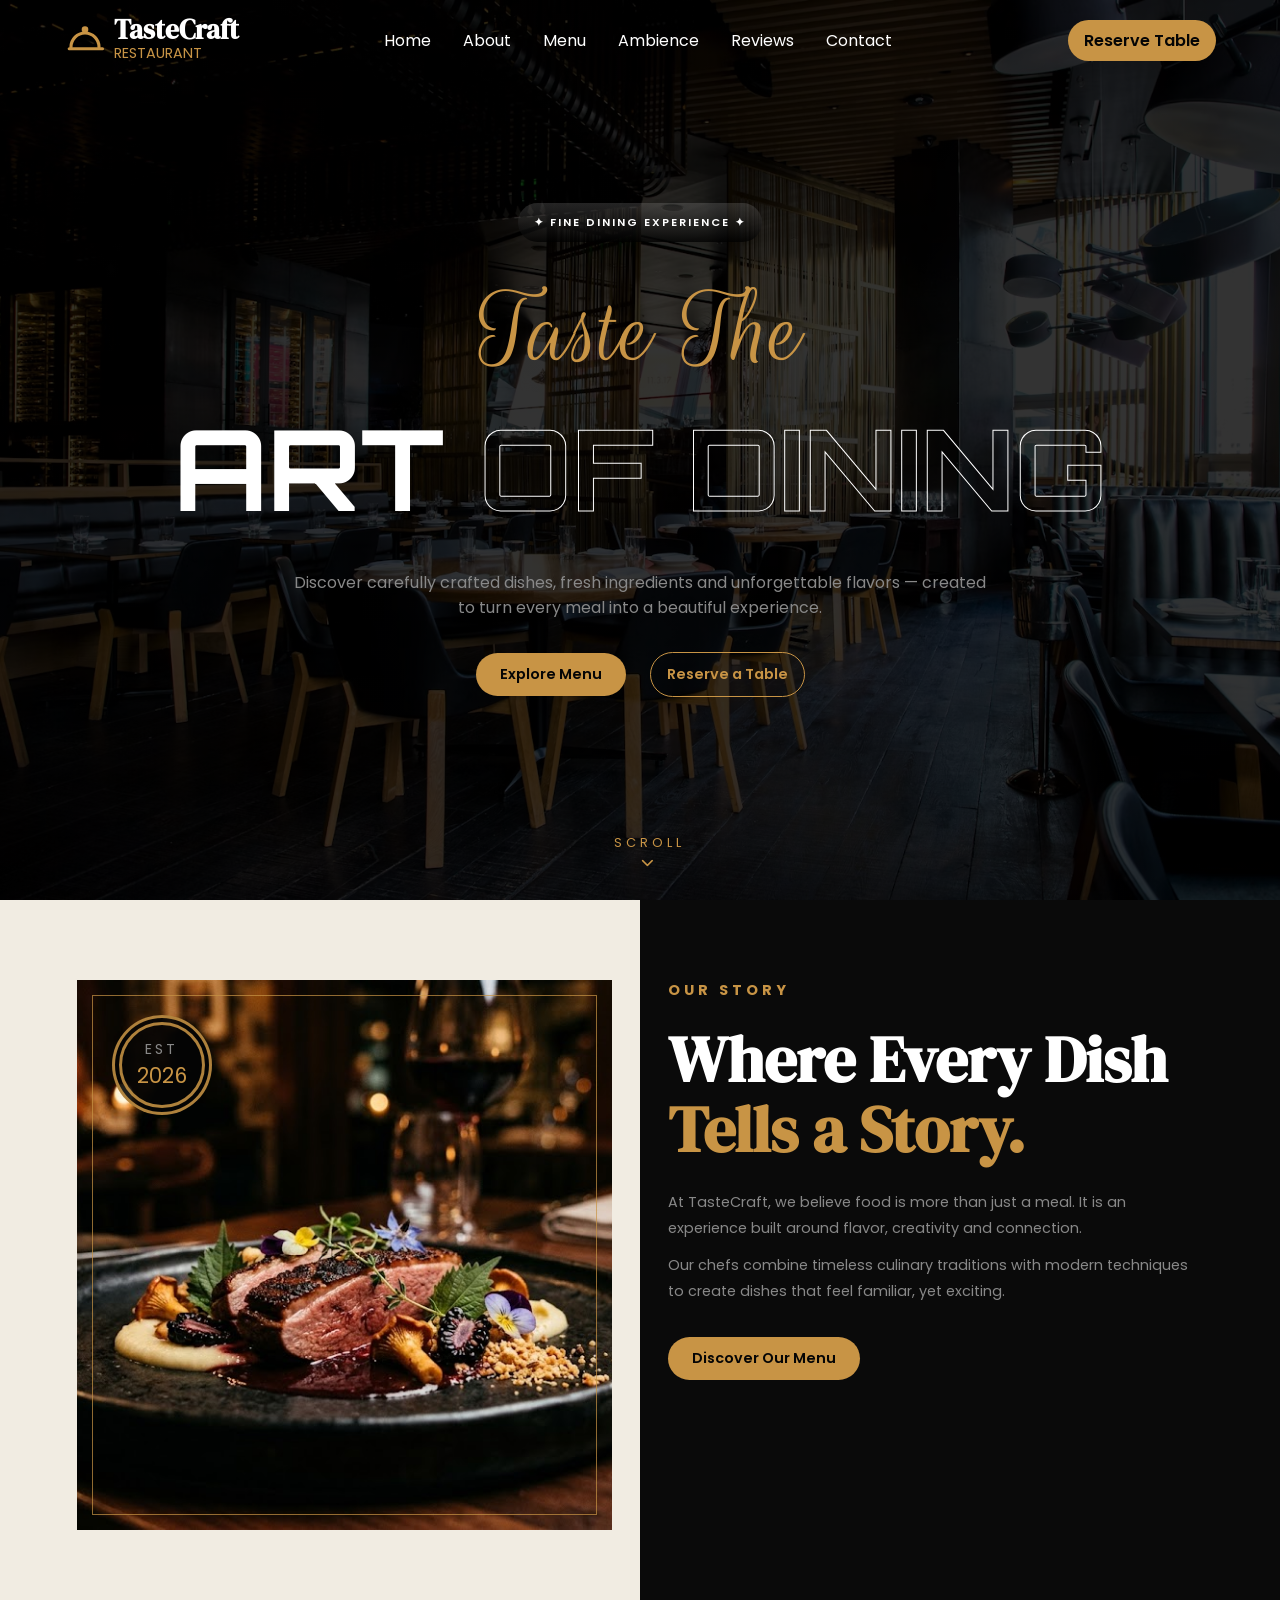
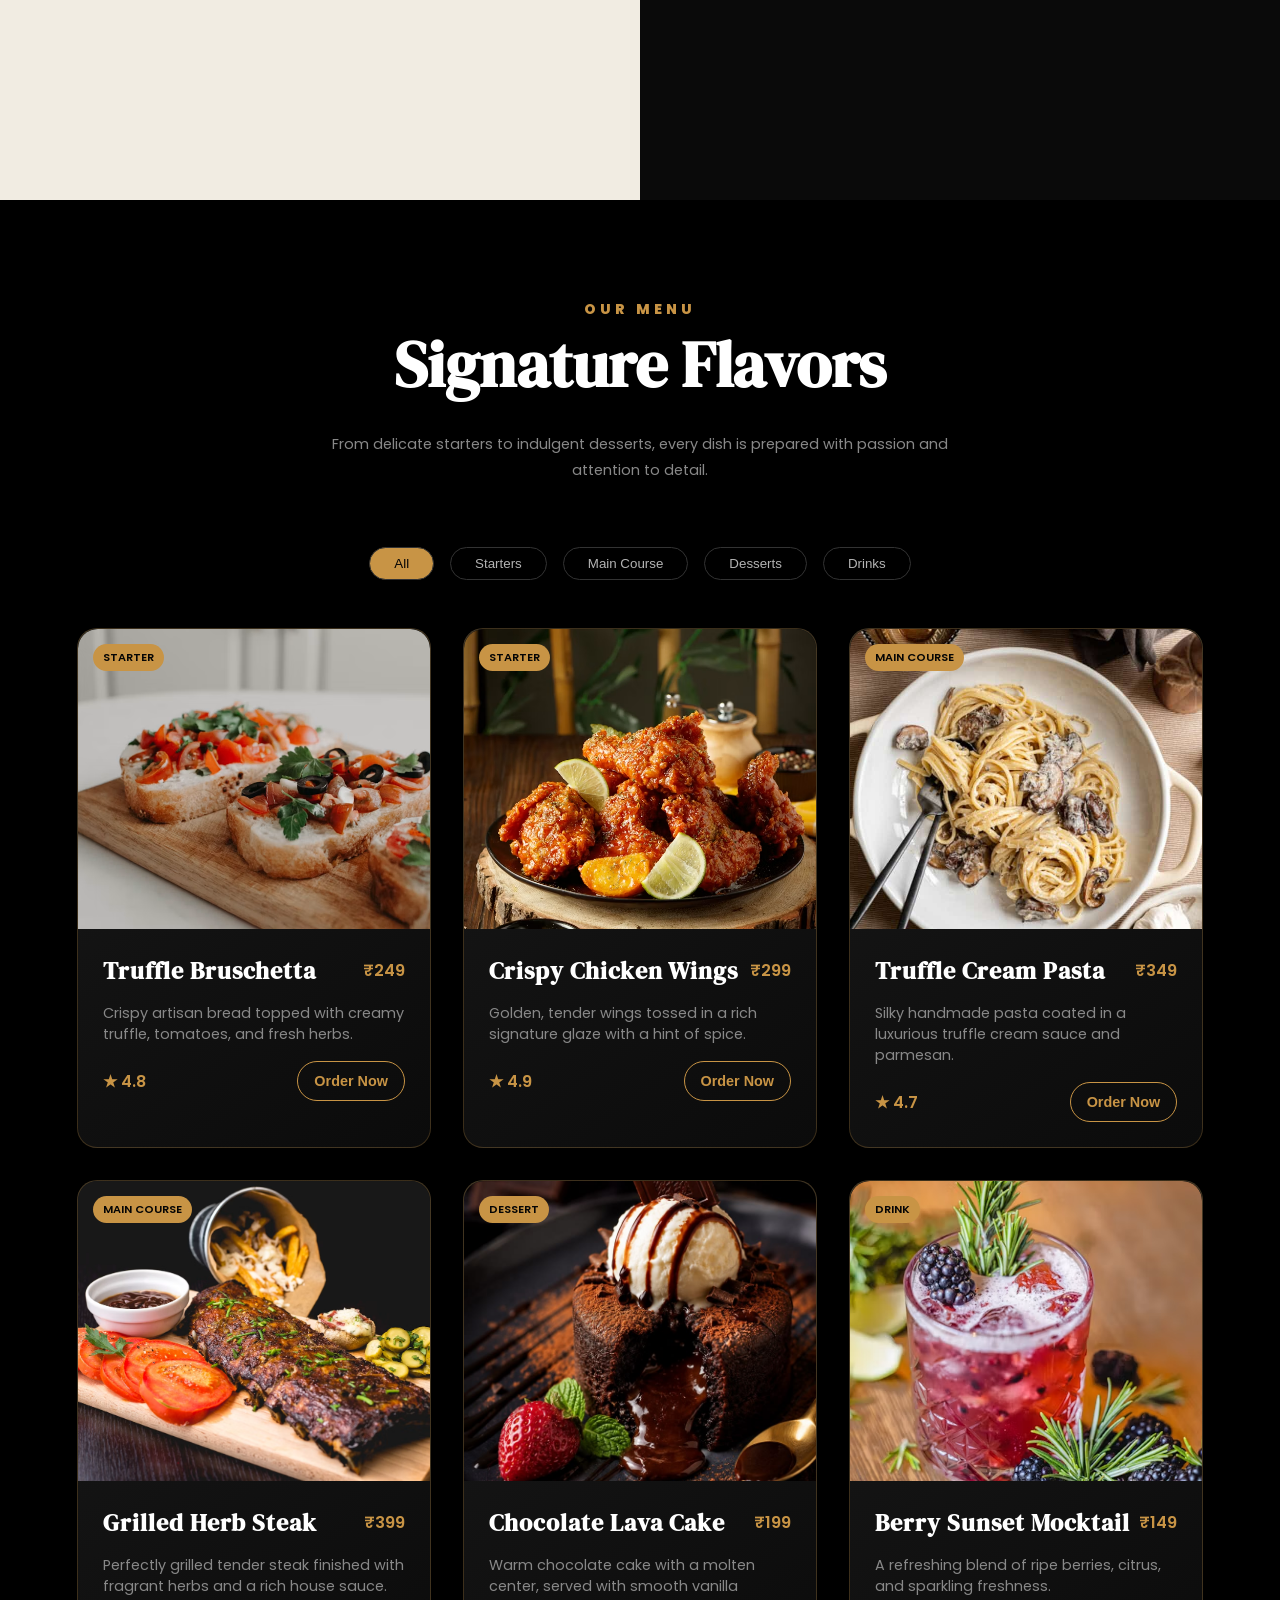
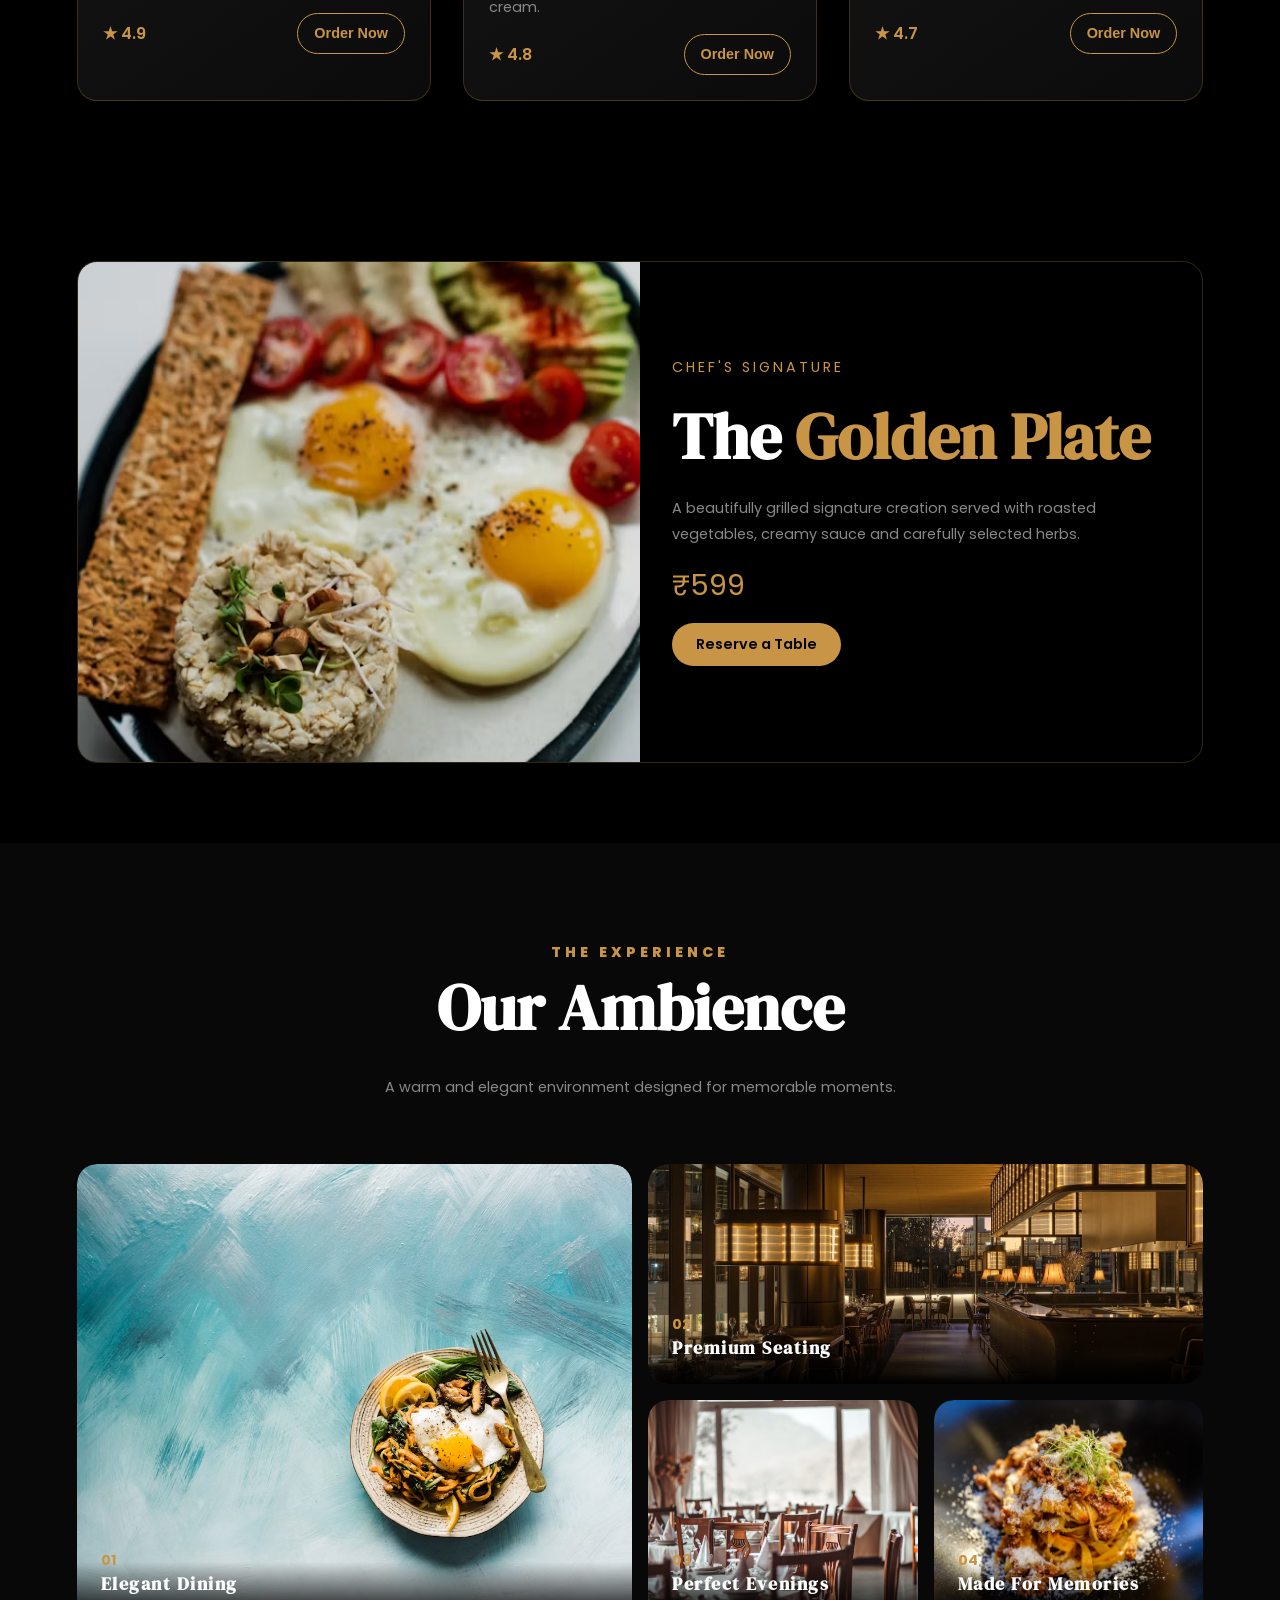
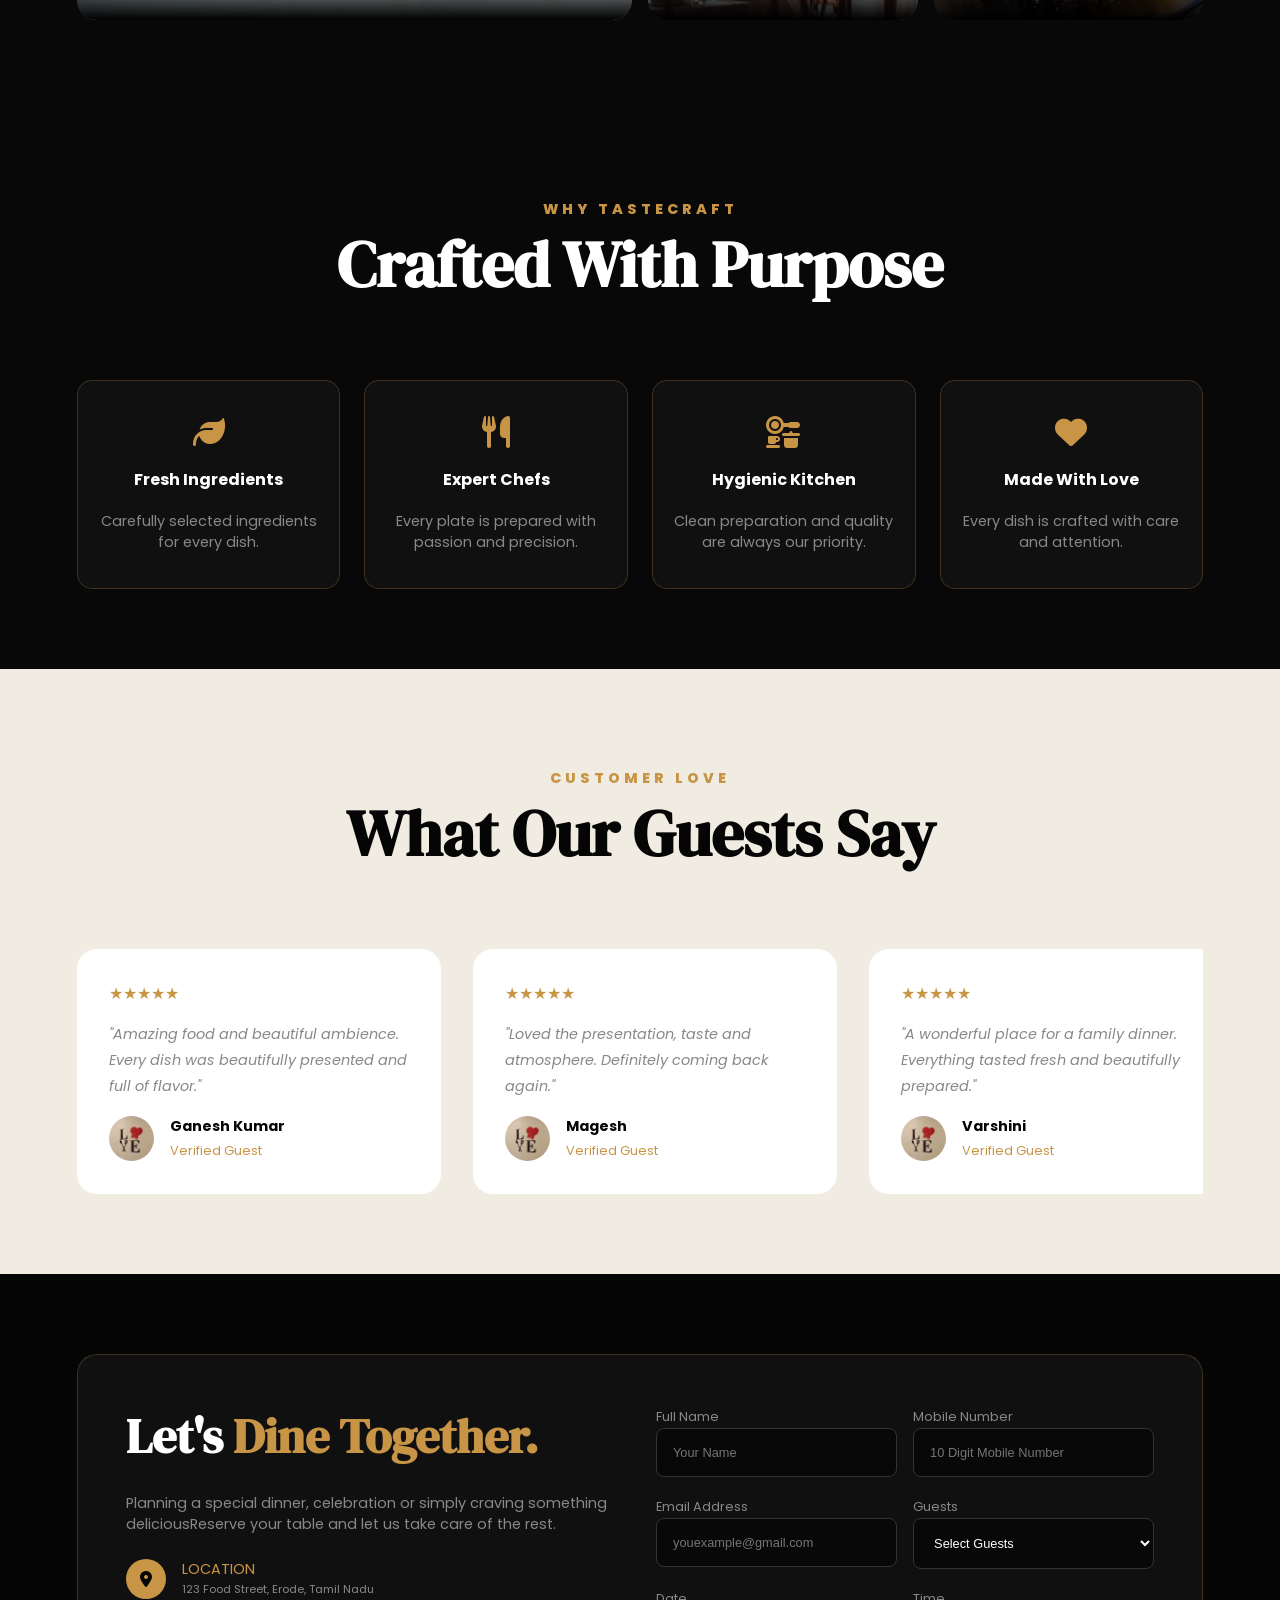
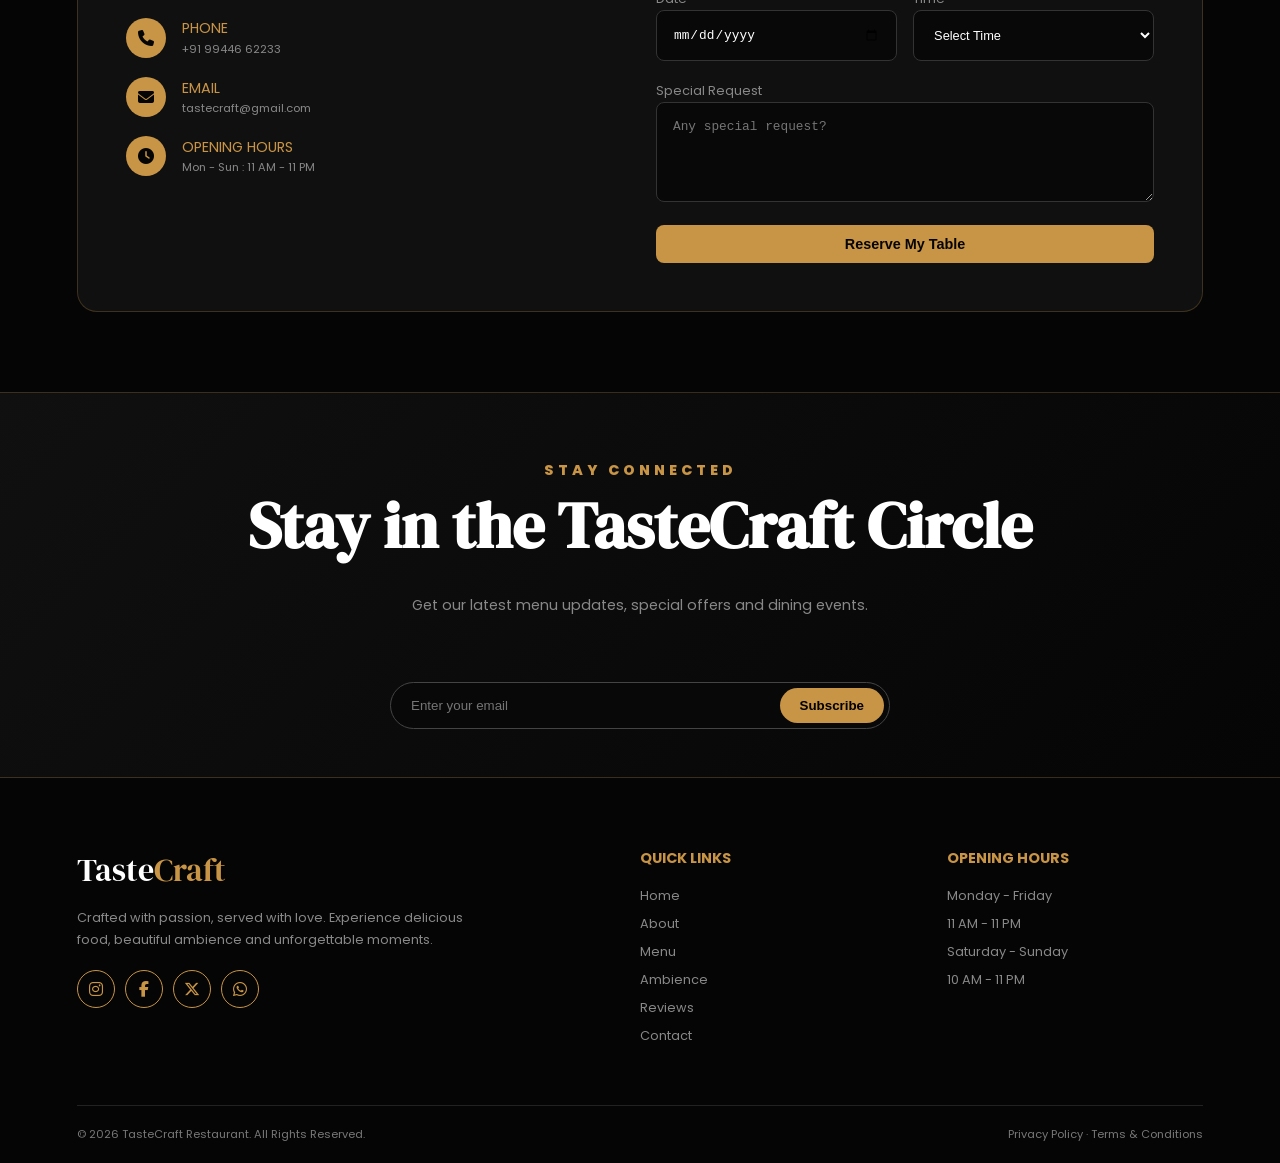
==== index.html @ 67f05d2a "Rename home.html to index.html" ====
<!DOCTYPE html>
<html lang="en">

<head>
    <meta charset="UTF-8">
    <meta name="viewport" content="width=device-width, initial-scale=1.0">
    <title>TasteCraft | Fine Dining Experience</title>

    <!-- style -->
    <link rel="stylesheet" href="styles.css">
    <link rel="stylesheet" href="media.css">

    <!-- Google Fonts -->
    <link rel="preconnect" href="https://fonts.googleapis.com">
    <link rel="preconnect" href="https://fonts.gstatic.com" crossorigin>

    <link
        href="https://fonts.googleapis.com/css2?family=DM+Serif+Display&family=Orbitron:wght@400;500;600;700&family=Poppins:wght@300;400;500;600;700&family=Rouge+Script&display=swap"
        rel="stylesheet">

    <!-- Font Awesome -->
    <link rel="stylesheet" href="https://cdnjs.cloudflare.com/ajax/libs/font-awesome/6.5.2/css/all.min.css">
</head>

<body>
    <!-- =====================================================
     NAVBAR
===================================================== -->
    <header>
        <nav id="navbar">
            <div class="nav-logo">
                <svg class="logo-icon" viewBox="0 0 24 24" fill="none" stroke="#C89445" stroke-width="1.8"
                    stroke-linecap="round" stroke-linejoin="round">
                    <circle cx="12" cy="6" r="1" fill="#C89445" />
                    <path d="M4 16A8 8 0 0 1 20 16" />
                    <line x1="3" y1="17" x2="22" y2="17" />
                </svg>
                <div class="nav-text">
                    <h2>TasteCraft</h2>
                    <p>RESTAURANT</p>
                </div>
            </div>

            <ul id="nav-links">
                <li><a href="#home">Home</a></li>
                <li><a href="#about">About</a></li>
                <li><a href="#menu">Menu</a></li>
                <li><a href="#ambience">Ambience</a></li>
                <li><a href="#reviews">Reviews</a></li>
                <li><a href="#contact">Contact</a></li>
                <li><a href="#contact" class="hide" style="color: var(--black);">Reserve Table</a></li>
            </ul>

            <a href="#contact" class="nav-btn">Reserve Table</a>


            <button id="toggler">
                <span class="hamberger"></span>
            </button>
        </nav>
    </header>

    <!-- =====================================================
         HERO
===================================================== -->
    <section id="home">
        <main class="hero-section">
            <div class="hero-badge">
                ✦ FINE DINING EXPERIENCE ✦
            </div>

            <div class="hero-script">
                Taste The
            </div>

            <h1>
                ART <span>OF DINING</span>
            </h1>

            <p>Discover carefully crafted dishes, fresh ingredients and unforgettable flavors — created to turn every
                meal into a beautiful experience.</p>

            <div class="hero-btn-container">
                <a href="#menu">Explore Menu</a>

                <a href="#contact">Reserve a Table</a>
            </div>

            <div class="scroll-down">SCROLL
                <i class="fa-solid fa-chevron-down"></i>
            </div>
        </main>
    </section>

    <!-- =====================================================
         ABOUT
===================================================== -->
    <section id="about">
        <div class="about-section">
            <div class="about-img">
                <img src="image/about.jpg" alt="About US">
                <div class="about-img-layer">
                    <span>EST</span>
                    <strong> 2026</strong>
                </div>
            </div>

            <div class="about-content">
                <h5>OUR STORY</h5>
                <h2>Where Every Dish<span>
                        Tells a Story.</span></h2>
                <p>At TasteCraft, we believe food is more than just a meal. It is an experience built around flavor,
                    creativity and connection.</p>
                <p>Our chefs combine timeless culinary traditions with modern techniques to create dishes that feel
                    familiar, yet exciting.</p>
                <a href="#menu">Discover Our Menu</a>

            </div>
        </div>
    </section>

    <!-- =====================================================
         MENU
===================================================== -->
    <section id="menu">

        <div class="section-heading">
            <span>OUR MENU</span>
            <h2>Signature Flavors</h2>
            <p>From delicate starters to indulgent desserts, every dish is prepared with passion and attention to
                detail.</p>
        </div>

        <!-- filter -->
        <div class="filter-container">
            <button class="filter-btn active" data-filter="all">All</button>

            <button class="filter-btn" data-filter="starters">Starters</button>

            <button class="filter-btn" data-filter="main">Main Course</button>

            <button class="filter-btn" data-filter="desserts">Desserts</button>

            <button class="filter-btn" data-filter="drinks">Drinks</button>
        </div>

        <!-- card-container -->
        <div class="menu-card">
            <!-- card-1 -->
            <div class="card" data-category="starters">
                <div class="menu-img">
                    <span>starter</span>
                    <img src="image/Truffle Bruschetta.avif" alt="Truffle Bruschetta">
                </div>

                <div class="card-content">
                    <div class="card-top">
                        <h3>Truffle Bruschetta</h3>
                        <span>₹249</span>
                    </div>
                    <p>Crispy artisan bread topped with creamy truffle, tomatoes, and fresh herbs.</p>
                    <div class="card-bottom">
                        <span>★ 4.8</span>
                        <button>Order Now</button>
                    </div>
                </div>
            </div>


            <!-- card-2 -->
            <div class="card" data-category="starters">
                <div class="menu-img">
                    <span>starter</span>
                    <img src="image/Crispy Chicken Wings.avif" alt="TCrispy Chicken Wings">
                </div>

                <div class="card-content">
                    <div class="card-top">
                        <h3>Crispy Chicken Wings</h3>
                        <span>₹299</span>
                    </div>
                    <p>Golden, tender wings tossed in a rich signature glaze with a hint of spice.</p>
                    <div class="card-bottom">
                        <span>★ 4.9</span>
                        <button>Order Now</button>
                    </div>
                </div>
            </div>


            <!-- card-3 -->
            <div class="card" data-category="main">
                <div class="menu-img">
                    <span>main course</span>
                    <img src="image/Truffle Cream Pasta.jpg" alt="Truffle Cream Pasta">
                </div>

                <div class="card-content">
                    <div class="card-top">
                        <h3>Truffle Cream Pasta</h3>
                        <span>₹349</span>
                    </div>
                    <p>Silky handmade pasta coated in a luxurious truffle cream sauce and parmesan.</p>
                    <div class="card-bottom">
                        <span>★ 4.7</span>
                        <button>Order Now</button>
                    </div>
                </div>
            </div>


            <!-- card-4 -->
            <div class="card" data-category="main">
                <div class="menu-img">
                    <span>main course</span>
                    <img src="image/Grilled Herb Steak.avif" alt="Grilled Herb Steak">
                </div>

                <div class="card-content">
                    <div class="card-top">
                        <h3>Grilled Herb Steak</h3>
                        <span>₹399</span>
                    </div>
                    <p>Perfectly grilled tender steak finished with fragrant herbs and a rich house sauce.</p>
                    <div class="card-bottom">
                        <span>★ 4.9</span>
                        <button>Order Now</button>
                    </div>
                </div>
            </div>


            <!-- card-5 -->
            <div class="card" data-category="desserts">
                <div class="menu-img">
                    <span>dessert</span>
                    <img src="image/Chocolate Lava Cake.jpg" alt="Chocolate Lava Cake">
                </div>

                <div class="card-content">
                    <div class="card-top">
                        <h3>Chocolate Lava Cake</h3>
                        <span>₹199</span>
                    </div>
                    <p>Warm chocolate cake with a molten center, served with smooth vanilla cream.</p>
                    <div class="card-bottom">
                        <span>★ 4.8</span>
                        <button>Order Now</button>
                    </div>
                </div>
            </div>


            <!-- card-6 -->
            <div class="card" data-category="drinks">
                <div class="menu-img">
                    <span>drink</span>
                    <img src="image/Berry Sunset Mocktail.avif" alt="Berry Sunset Mocktail">
                </div>

                <div class="card-content">
                    <div class="card-top">
                        <h3>Berry Sunset Mocktail</h3>
                        <span>₹149</span>
                    </div>
                    <p>A refreshing blend of ripe berries, citrus, and sparkling freshness.</p>
                    <div class="card-bottom">
                        <span>★ 4.7</span>
                        <button>Order Now</button>
                    </div>
                </div>
            </div>




        </div>


    </section>

    <!-- =====================================================
         FEATURED DISH
 ===================================================== -->
    <section id="feature">
        <div class="feature-container">
            <div class="feature-img">
                <img src="image/The Golden Plate.avif" alt="CHEF'S SIGNATURE">
            </div>

            <div class="feature-content">
                <span>CHEF'S SIGNATURE</span>

                <h2>The <span>Golden Plate</span></h2>

                <p>A beautifully grilled signature creation served with roasted vegetables, creamy sauce and carefully
                    selected herbs.</p>

                <div>₹599</div>

                <a href="#contact">Reserve a Table</a>
            </div>
        </div>
    </section>

    <!-- =====================================================
         AMBIENCE
===================================================== -->
    <section id="ambience">
        <div class="ambience-container">
            <div class="section-heading">
                <span>THE EXPERIENCE</span>
                <h2>Our Ambience </h2>
                <p>A warm and elegant environment designed for memorable moments.</p>
            </div>

            <div class="gallery-container">
                <!-- image 1 -->
                <div class="container one">
                    <img src="image/dining.avif" alt="Elegant Dining">

                    <div class="container-text">
                        <span>01</span>
                        <h3>Elegant Dining</h3>
                    </div>
                </div>


                <!-- image 2 -->
                <div class="container two">
                    <img src="image/indoor.jpg" alt="Premium Seating">

                    <div class="container-text">
                        <span>02</span>
                        <h3>Premium Seating</h3>
                    </div>
                </div>


                <!-- image 3 -->
                <div class="container">
                    <img src="image/seating 1.avif" alt="Perfect Evenings">

                    <div class="container-text">
                        <span>03</span>
                        <h3>Perfect Evenings</h3>
                    </div>
                </div>


                <!-- image 4 -->
                <div class="container">
                    <img src="image/memory.avif" alt="Made For Memories">

                    <div class="container-text">
                        <span>04</span>
                        <h3>Made For Memories</h3>
                    </div>
                </div>




            </div>
        </div>
    </section>


    <!-- =====================================================
         WHY US
===================================================== -->
    <section id="why-us">
        <div class="why-us">
            <div class="section-heading">
                <span>WHY TASTECRAFT</span>
                <h2>Crafted With Purpose</h2>
            </div>

            <div class="why-grid">

                <!--card 1 -->
                <div class="why-card">
                    <i class="fa-solid fa-leaf"></i>

                    <h3>
                        Fresh Ingredients
                    </h3>

                    <p>
                        Carefully selected ingredients
                        for every dish.
                    </p>
                </div>

                <!-- card 2 -->
                <div class="why-card">
                    <i class="fa-solid fa-utensils"></i>

                    <h3>
                        Expert Chefs
                    </h3>

                    <p>
                        Every plate is prepared with
                        passion and precision.
                    </p>
                </div>

                <!-- card 3-->
                <div class="why-card">
                    <i class="fa-solid fa-kitchen-set"></i>

                    <h3>
                        Hygienic Kitchen
                    </h3>

                    <p>
                        Clean preparation and quality
                        are always our priority.
                    </p>
                </div>


                <!-- card 4 -->
                <div class="why-card">
                    <i class="fa-solid fa-heart"></i>

                    <h3>
                        Made With Love
                    </h3>

                    <p>
                        Every dish is crafted with
                        care and attention.
                    </p>
                </div>
            </div>
        </div>
    </section>

    <!-- =====================================================
         REVIEWS
===================================================== -->
    <section id="reviews">
        <div class="reviews">
            <div class="section-heading">
                <span>CUSTOMER LOVE</span>
                <h2 style="color: var(--black);">What Our Guests Say</h2>
            </div>

            <div class="review-wrapper">
                <div class="reviews-container">

                    <!-- card-1 -->
                    <div class="review-card">
                        <div class="stars">★★★★★</div>
                        <p>"Amazing food and beautiful ambience. Every dish was beautifully presented and full of
                            flavor."
                        </p>

                        <div class="customer">
                            <img src="image/memorys.jpg" alt="">
                            <div>
                                <h4>Ganesh Kumar</h4>
                                <span>Verified Guest</span>
                            </div>
                        </div>
                    </div>



                    <!-- card-2 -->
                    <div class="review-card">
                        <div class="stars">★★★★★</div>

                        <p>"Loved the presentation, taste and atmosphere. Definitely coming back again."</p>

                        <div class="customer">
                            <img src="image/memorys.jpg" alt="">
                            <div>
                                <h4>Magesh</h4>
                                <span>Verified Guest</span>
                            </div>
                        </div>
                    </div>



                    <!-- card-3 -->
                    <div class="review-card">
                        <div class="stars">★★★★★</div>
                        <p>"A wonderful place for a family dinner. Everything tasted fresh and beautifully prepared."
                        </p>

                        <div class="customer">
                            <img src="image/memorys.jpg" alt="">
                            <div>
                                <h4>Varshini </h4>
                                <span>Verified Guest</span>
                            </div>
                        </div>
                    </div>



                    <!-- card-4 -->
                    <div class="review-card">
                        <div class="stars">★★★★★</div>
                        <p> "The food was absolutely amazing. Every dish
                            was fresh, beautifully presented and full of flavour."</p>

                        <div class="customer">
                            <img src="image/memorys.jpg" alt="">
                            <div>
                                <h4>Arun Kumar</h4>
                                <span>Food Lover</span>
                            </div>
                        </div>
                    </div>



                    <!-- card-5 -->
                    <div class="review-card">
                        <div class="stars">★★★★★</div>
                        <p>
                            "Beautiful ambience, excellent service and
                            delicious food. Definitely coming back again!"
                        </p>

                        <div class="customer">
                            <img src="image/memorys.jpg" alt="">
                            <div>
                                <h4> Raj</h4>
                                <span>Happy Guest</span>
                            </div>
                        </div>
                    </div>



                    <!-- card-6 -->
                    <div class="review-card">
                        <div class="stars">★★★★★</div>
                        <p>
                            "One of the best dining experiences I have had.
                            Everything was perfectly prepared and presented."
                        </p>

                        <div class="customer">
                            <img src="image/memorys.jpg" alt="">
                            <div>
                                <h4>Vignesh S</h4>
                                <span>Regular Guest</span>
                            </div>
                        </div>
                    </div>
                    <!-- duplicate -->


                    <!-- card-1 -->
                    <div class="review-card" aria-hidden="true">
                        <div class="stars">★★★★★</div>
                        <p>"Amazing food and beautiful ambience. Every dish was beautifully presented and full of
                            flavor."
                        </p>

                        <div class="customer">
                            <img src="image/memorys.jpg" alt="">
                            <div>
                                <h4>Ganesh Kumar</h4>
                                <span>Verified Guest</span>
                            </div>
                        </div>
                    </div>



                    <!-- card-2 -->
                    <div class="review-card" aria-hidden="true">
                        <div class="stars">★★★★★</div>

                        <p>"Loved the presentation, taste and atmosphere. Definitely coming back again."</p>

                        <div class="customer">
                            <img src="image/memorys.jpg" alt="">
                            <div>
                                <h4>Magesh</h4>
                                <span>Verified Guest</span>
                            </div>
                        </div>
                    </div>



                    <!-- card-3 -->
                    <div class="review-card" aria-hidden="true">
                        <div class="stars">★★★★★</div>
                        <p>"A wonderful place for a family dinner. Everything tasted fresh and beautifully prepared."
                        </p>

                        <div class="customer">
                            <img src="image/memorys.jpg" alt="">
                            <div>
                                <h4>Varshini </h4>
                                <span>Verified Guest</span>
                            </div>
                        </div>
                    </div>



                    <!-- card-4 -->
                    <div class="review-card" aria-hidden="true">
                        <div class="stars">★★★★★</div>
                        <p> "The food was absolutely amazing. Every dish
                            was fresh, beautifully presented and full of flavour."</p>

                        <div class="customer">
                            <img src="image/memorys.jpg" alt="">
                            <div>
                                <h4>Arun Kumar</h4>
                                <span>Food Lover</span>
                            </div>
                        </div>
                    </div>



                    <!-- card-5 -->
                    <div class="review-card" aria-hidden="true">
                        <div class="stars">★★★★★</div>
                        <p>
                            "Beautiful ambience, excellent service and
                            delicious food. Definitely coming back again!"
                        </p>

                        <div class="customer">
                            <img src="image/memorys.jpg" alt="">
                            <div>
                                <h4> Raj</h4>
                                <span>Happy Guest</span>
                            </div>
                        </div>
                    </div>



                    <!-- card-6 -->
                    <div class="review-card" aria-hidden="true">
                        <div class="stars">★★★★★</div>
                        <p>
                            "One of the best dining experiences I have had.
                            Everything was perfectly prepared and presented."
                        </p>

                        <div class="customer">
                            <img src="image/memorys.jpg" alt="">
                            <div>
                                <h4>Vignesh S</h4>
                                <span>Regular Guest</span>
                            </div>
                        </div>
                    </div>








                </div>
            </div>
        </div>
    </section>

    <!-- =====================================================
         RESERVATION
 ===================================================== -->
    <section id="contact">
        <div class="contact-container">

            <div class="address">

                <h2> Let's <span>Dine Together.</span> </h2>

                <p> Planning a special dinner, celebration or simply craving something deliciousReserve your table and
                    let us take care of the rest.</p>

                <!-- item -1 -->
                <div class="contact-item">
                    <i class="fa-solid fa-location-dot"></i>

                    <div>
                        <span>LOCATION</span>
                        <p>123 Food Street, Erode, Tamil Nadu</p>
                    </div>

                </div>


                <!-- item -2 -->
                <div class="contact-item">
                    <i class="fa-solid fa-phone"></i>
                    <div>
                        <span>PHONE</span>
                        <p>+91 99446 62233</p>
                    </div>

                </div>


                <!-- item -3 -->
                <div class="contact-item">
                    <i class="fa-solid fa-envelope"></i>

                    <div>
                        <span>EMAIL</span>
                        <p>tastecraft@gmail.com</p>
                    </div>

                </div>


                <!-- item -4 -->
                <div class="contact-item">
                    <i class="fa-solid fa-clock"></i>

                    <div>
                        <span>
                            OPENING HOURS</span>
                        <p>Mon - Sun : 11 AM - 11 PM</p>
                    </div>

                </div>


            </div>
            <!-- form -->
                 <div class="form-container">
            <form id="ReservationForm">
                <div class="form-grid">

                    <!-- grid-1 -->
                    <div class="form-content">
                        <label>Full Name</label>
                        <input type="text" placeholder="Your Name">
                        <small class="form-error"> Please enter your name.</small>
                    </div>

                    <!-- grid-2 -->
                    <div class="form-content">
                        <label>Mobile Number</label>
                        <input  placeholder="10 Digit Mobile Number" type="tel" inputmode="numeric" pattern="[0-9]{10}" maxlength="10">
                        <small class="form-error"> Enter a valid mobile number.</small>
                    </div>

                    <!-- grid-3 -->
                    <div class="form-content">
                        <label>Email Address</label>
                        <input type="email" placeholder="youexample@gmail.com">
                        <small class="form-error"> Please enter a valid email.</small>
                    </div>

                    <!-- grid-4 -->
                    <div class="form-content">
                        <label>Guests</label>
                        <select id="guests">

                            <option value="">
                                Select Guests
                            </option>

                            <option value="1">
                                1 Guest
                            </option>

                            <option value="2">
                                2 Guests
                            </option>

                            <option value="3">
                                3 Guests
                            </option>

                            <option value="4">
                                4 Guests
                            </option>

                            <option value="5">
                                5 Guests
                            </option>

                            <option value="6">
                                6 Guests
                            </option>

                            <option value="7">
                                7 Guests
                            </option>

                            <option value="8">
                                8 Guests
                            </option>

                        </select>
                        <small class="form-error">Please Select Guest</small>
                    </div>

                    <!-- grid-5 -->
                    <div class="form-content">
                        <label>Date</label>
                        <input type="date">
                        <small class="form-error"> Please select a valid date.</small>
                    </div>

                    <!-- grid-6 -->
                    <div class="form-content">
                        <label>Time</label>
                        <select id="time">

                            <option value="">
                                Select Time
                            </option>

                            <option>
                                11:00 AM
                            </option>

                            <option>
                                12:00 PM
                            </option>

                            <option>
                                1:00 PM
                            </option>

                            <option>
                                6:00 PM
                            </option>

                            <option>
                                7:00 PM
                            </option>

                            <option>
                                8:00 PM
                            </option>

                            <option>
                                9:00 PM
                            </option>

                            <option>
                                10:00 PM
                            </option>

                        </select>
                        <small class="form-error">Please Select Time</small>
                    </div>


                    <div class="form-content full">

                        <label>
                            Special Request
                        </label>

                        <textarea id="message" placeholder="Any special request?"></textarea>

                    </div>
                </div>

                <button type="submit" class="submit-btn" >
                    Reserve My Table
                </button>
            </form>
            <!-- SUCCESS -->

            <div class="success" id="success">

                <i class="fa-solid fa-check"></i>

                <h3>
                    Table Reserved!
                </h3>

                <p>
                    Thank you for choosing
                    TasteCraft.
                </p>

            </div>

        </div>
        </div>
    </section>

    <!-- =====================================================
         NEWSLETTER
===================================================== -->
<section id="newsletter">
    <div class="news">
        <div class="section-heading">
            <span>STAY CONNECTED</span>
            <h2>Stay in the TasteCraft Circle</h2>
            <p class="news-para">Get our latest menu updates, special offers and dining events.</p>
        </div>


         <form
                class="newsletter-form"
                id="newsletterForm">

                <input
                    type="email"
                    id="newsletterEmail"
                    placeholder="Enter your email"
                    required>

                <button type="submit">
                    Subscribe
                </button>

            </form>
    </div>
</section>

    <!-- =====================================================
         FOOTER
===================================================== -->
  <footer>

        <div class="footer-container">


            <div class="footer-info">

                <div class="footer-logo">

                    Taste<span>Craft</span>

                </div>

                <p>

                    Crafted with passion,
                    served with love.

                    Experience delicious food,
                    beautiful ambience and
                    unforgettable moments.

                </p>


                <div class="social-icons">

                    <a href="#"
                        aria-label="Instagram">

                        <i class="fa-brands fa-instagram"></i>

                    </a>

                    <a href="#"
                        aria-label="Facebook">

                        <i class="fa-brands fa-facebook-f"></i>

                    </a>

                    <a href="#"
                        aria-label="Twitter">

                        <i class="fa-brands fa-x-twitter"></i>

                    </a>

                    <a href="#"
                        aria-label="WhatsApp">

                        <i class="fa-brands fa-whatsapp"></i>

                    </a>

                </div>

            </div>


            <div class="footer-col">

                <h3>
                    QUICK LINKS
                </h3>

                <ul>

                    <li>
                        <a href="#home">
                            Home
                        </a>
                    </li>

                    <li>
                        <a href="#about">
                            About
                        </a>
                    </li>

                    <li>
                        <a href="#menu">
                            Menu
                        </a>
                    </li>

                    <li>
                        <a href="#ambience">
                            Ambience
                        </a>
                    </li>

                    <li>
                        <a href="#reviews">
                            Reviews
                        </a>
                    </li>

                    <li>
                        <a href="#contact">
                            Contact
                        </a>
                    </li>

                </ul>

            </div>


            <div class="footer-col">

                <h3>
                    OPENING HOURS
                </h3>

                <ul>

                    <li>
                        Monday - Friday
                    </li>

                    <li>
                        11 AM - 11 PM
                    </li>

                    <li>
                        Saturday - Sunday
                    </li>

                    <li>
                        10 AM - 11 PM
                    </li>

                </ul>

            </div>

        </div>


        <div class="footer-bottom">

            <p>
                © 2026 TasteCraft Restaurant.
                All Rights Reserved.
            </p>

            <p>
                Privacy Policy · Terms & Conditions
            </p>

        </div>

    </footer>

    <!-- =====================================================
         JAVASCRIPT
===================================================== -->
<script src="script.js">
   


</script>
</body>

</html>
---- styles.css ----
:root {
    --primary: #c89445;
    --primary-light: #e7c17a;
    --gold: #f4d49a;
    --black: #050505;
    --white: #ffffff;
    --text: #888888;
    --border: rgba(200, 148, 69, .25);
    --transition: .3s ease;
}

* {
    padding: 0;
    margin: 0;
    box-sizing: border-box;
}

html {
    scroll-behavior: smooth;
}

body {
    color: var(--white);
    font-family: "Poppins", sans-serif;
    overflow-x: hidden;
}

a {
    text-decoration: none;
}

section {
    scroll-margin-top: 80px;
    max-width: 1400px;
}

/* =====================================================
         REVEAL
===================================================== --> */
.reveal {
    animation: appear linear;
    animation-timeline: view();
    animation-range: entry 0% cover 40%;
}

@keyframes appear {
    from {
        opacity: 0;
        transform: scale(0);
    }

    to {
        opacity: 1;
        transform: scale(1.05);
    }
}

/* =====================================================
         NAVBAR
===================================================== --> */
nav {
    background-color: transparent;
    position: fixed;
    top: 0;
    width: 100%;
    height: 80px;

    display: flex;
    justify-content: space-between;
    align-items: center;
    padding: 0 5%;
    transition: var(--transition);
    z-index: 1100;
}
#navbar.scroll{
    background: rgba(5, 5, 5, .96);
    border-bottom: 1px solid var(--primary);
    transition: .3s ease;
}

.nav-logo {
    display: flex;
    gap: .5rem;
    align-items: center;
}

.logo-icon {
    width: 42px;
    height: 42px;
}

.nav-text h2 {
    font-family: "DM Serif Display", serif;
    font-size: 1.7rem;
    line-height: 1;
}

.nav-text p {
    color: var(--primary);
    font-size: .9rem;
}

#nav-links {
    display: flex;
    align-items: center;
    gap: 2rem;
}

#nav-links li {
    list-style: none;
}

#nav-links li a {
    color: var(--white);
    transition: var(--transition);

}

.hide {
    display: none;
      font-size: 1rem;
    font-weight: 600;
    padding: .5rem 1rem;
    background-color: var(--primary);
    color: var(--black);
    border-radius: 50px;
    transition: var(--transition);
}

#nav-links li a:hover {
    color: var(--primary);
}

.nav-btn {
    font-size: 1rem;
    font-weight: 600;
    padding: .5rem 1rem;
    background-color: var(--primary);
    color: var(--black);
    border-radius: 50px;
    transition: var(--transition);

}

.nav-btn:hover {
    transform: translateY(-2px);
    box-shadow: 0 0 10px var(--primary-light);
}



/* navbar */


#toggler{
    display: none;
    background: transparent;
    border: none;
    width: 35px;
    height: 35px;
    position: relative;
    z-index: 1100;
}
.hamberger{
    display: block;
    position: absolute;
    height: 3px;
    width: 13px;
    border-radius: 50px;
    background-color: var(--primary);
    transition: var(--transition);
}
.hamberger::before,
.hamberger::after{
    content: "";
    position: absolute;
    width: 26px;
    height: 3px;
     border-radius: 50px;
    background-color: var(--primary);
    transition: var(--transition);
    left: 0;
}
.hamberger::before{
    top: -8px;

}
.hamberger::after{
    bottom: -8px;
}
#toggler.active .hamberger{
    background-color: transparent;
}
#toggler.active .hamberger::before{
    transform: rotate(45deg);
    top: 0;
}
#toggler.active .hamberger::after{
    transform: rotate(-45deg);
    bottom: 0;
}




/*  =====================================================
        HERO
=====================================================  */
#home {
    background-image: linear-gradient(rgba(0, 0, 0, 0.8), rgba(0, 0, 0, 0.8)), url(image/bg.avif);
    background-position: center;
    background-attachment: fixed;
    background-size: cover;
    height: 100vh;
    max-width: 100%;

    display: flex;
    align-items: center;
    justify-content: center;
    text-align: center;
}

.hero-badge {
    background: linear-gradient(rgba(255, 255, 255, 0.14), rgba(0, 0, 0, 0.753));
    padding: .7rem 1rem;
    border-radius: 50px;
    width: fit-content;
    margin: 0 auto;
    font-size: .7rem;
    font-weight: 600;
    letter-spacing: 2px;
    margin-bottom: 1.5rem;
}

.hero-script {
    font-family: "Rouge Script", cursive;
    font-size: 7rem;
    color: var(--primary);
    position: relative;
}

.hero-section h1 {
    font-size: 7rem;
    font-family: "Orbitron", sans-serif;


}

.hero-section h1 span {
    color: transparent;
    -webkit-text-stroke: 1px var(--white);
}

.hero-section p {
    color: var(--text);
    max-width: 700px;
    margin: 2rem auto;
}

.hero-btn-container {
    display: flex;
    justify-content: center;
    align-items: center;
    gap: 1.5rem;
}

.hero-btn-container a:nth-of-type(1) {
    font-size: .9rem;
    font-weight: 600;
    padding: .7rem 1.5rem;
    background-color: var(--primary);
    color: var(--black);
    border-radius: 50px;
    transition: var(--transition);
}

.hero-btn-container a:nth-of-type(1):hover {
    transform: translateY(-4px);
    box-shadow: 0 0 10px var(--primary-light);
}

.hero-btn-container a:nth-of-type(2) {
    font-size: .9rem;
    font-weight: 600;
    padding: .7rem 1rem;
    background-color: transparent;
    border: 1px solid var(--primary);
    color: var(--primary);
    border-radius: 50px;
    transition: var(--transition);
}

.hero-btn-container a:nth-of-type(2):hover {
    background-color: var(--primary);
    color: var(--black);
}

.scroll-down {
    position: absolute;
    bottom: 30px;
    left: 48%;
    font-size: .8rem;
    color: var(--primary);
    letter-spacing: 4px;
}

.scroll-down i {
    display: block;
    margin-top: 5px;
    animation: scroll 1.5s infinite;
}

@keyframes scroll {

    0%,
    100% {
        transform: translateY(0);
    }

    50% {
        transform: translateY(.5rem);
    }
}

/*  =====================================================
       ABOUT
=====================================================  */
#about {
    background: linear-gradient(90deg, #f1ece2 0%, #f1ece2 50%, #0a0a0a 50%, #0a0a0a 100%);
    height: 100vh;
    max-width: 100%;
padding: 5rem 6%;

}

.about-section {
    max-width: 1400px;
    display: grid;
    grid-template-columns: 1fr 1fr;
    gap: 3.5rem;
    margin: 0 auto;

}

.about-img {
    width: 100%;
    height: 550px;
    position: relative;

}

.about-img::before {
    content: "";
    position: absolute;
    inset: 15px;
    border: 1px solid rgba(200, 148, 69, 0.708);
    z-index: 2;
    pointer-events: none;
}

.about-img img {
    width: 100%;
    height: 100%;
    object-fit: cover;
}

.about-img-layer {
    position: absolute;
    top: 35px;
    left: 35px;
    z-index: 3;
    width: 100px;
    height: 100px;
    background-color: #050505e2;
    border: 10px double #c89445dd;
    border-radius: 50%;
    display: flex;
    flex-direction: column;
    justify-content: center;
    align-items: center;
    transition: var(--transition);
}

.about-img-layer:hover {
    transform: rotate(5deg) scale(1.05);
}

.about-img-layer span {
    color: var(--text);
    font-size: .9rem;
    letter-spacing: 3px;
}

.about-img-layer strong {
    color: var(--primary);
    font-size: 1.3rem;
    font-weight: 400;
}

.about-content {
    display: flex;
    flex-direction: column;
    align-items: flex-start;

}

.about-content h5 {
    color: var(--primary);
    font-size: .9rem;
    letter-spacing: 4px;
    margin-bottom: 1.5rem;
}

.about-content h2 {
    font-family: "DM Serif Display", serif;
    color: var(--white);
    font-size: 4rem;
    line-height: 1.1;
    margin-bottom: 1.5rem;
    max-width: 600px;
}

.about-content h2 span {
    color: var(--primary);
}

.about-content p {
    color: var(--text);
    line-height: 1.8;
    margin-bottom: .7rem;
    font-size: .9rem;
    max-width: 600px;
}

.about-content p:nth-of-type(2) {
    margin-bottom: 2rem;
}

.about-content a {
    font-size: .9rem;
    font-weight: 600;
    padding: .7rem 1.5rem;
    background-color: var(--primary);
    color: var(--black);
    border-radius: 50px;
    transition: var(--transition);
}

.about-content a:hover {
    transform: translateY(-4px);
    box-shadow: 0 0 5px var(--primary-light);

}

/*  =====================================================
        SECTION HEADING
=====================================================  */
.section-heading {
    margin: 0 auto;
    text-align: center;
    padding-top: 1rem;
    padding-bottom: 3rem;
}

.section-heading span {
    color: var(--primary);
    font-size: .9rem;
    font-weight: 800;
    letter-spacing: 4px;
    margin-bottom: 1.5rem;

}

.section-heading h2 {
    font-family: "DM Serif Display", serif;
    color: var(--white);
    font-size: 4rem;
    margin-bottom: 1.5rem;
}

.section-heading p {
    color: var(--text);
    font-size: .9rem;
    max-width: 650px;
    margin: 15px auto;
    line-height: 1.8;
}

/*  =====================================================
        MENU
=====================================================  */
#menu {
    max-width: 100%;
    height: auto;
    background: linear-gradient(135deg, rgba(0, 0, 0, 9), rgba(0, 0, 0, 8));
    padding: 5rem 6%;
}

.filter-container {
    display: flex;
    justify-content: center;
    gap: 1rem;
    margin-bottom: 3rem;
    flex-wrap: wrap;
}

.filter-btn {
    background-color: transparent;
    color: #ffffffb3;
    padding: .5rem 1.5rem;
    border: 1px solid #333;
    border-radius: 50px;
    transition: var(--transition);
}

.filter-btn:hover,
.filter-btn.active {
    background-color: var(--primary);
    color: var(--black);
}

.menu-card {
    display: grid;
    grid-template-columns: repeat(3, 1fr);
    gap: 2rem;
}

.card {
    background: linear-gradient(145deg, #191919, #0b0b0b);
    border: 1px solid var(--border);
    border-radius: 20px;
    transition: var(--transition);
    overflow: hidden;

}

.card:hover {
    transform: translateY(-8px);
    border: 1px solid var(--primary);
    box-shadow: 0 15px 40px rgba(0, 0, 0, .4);
}

.menu-img {
    width: 100%;
    height: 300px;
    position: relative;
    overflow: hidden;

}

.menu-img img {
    width: 100%;
    height: 100%;
    border-top-left-radius: 20px;
    border-top-right-radius: 20px;
    transition: .5s ease;
    object-fit: cover;

}

.menu-img span {
    position: absolute;
    top: 15px;
    left: 15px;
    background-color: var(--primary);
    color: var(--black);
    padding: 5px 10px;
    text-transform: uppercase;
    font-size: .7rem;
    font-weight: 600;
    border-radius: 50px;
    z-index: 1;
}

.card:hover .menu-img img {
    transform: scale(1.05);
}

.card-content {
    padding: 25px;
}

.card-top {
    display: flex;
    justify-content: space-between;
    align-items: center;
    margin-bottom: 1rem;
}

.card-top h3 {
    font-family: "DM Serif Display", serif;
    letter-spacing: 1px;
    font-size: 1.5rem;
}

.card-top span {
    color: var(--primary);
    font-weight: 600;
}

.card-content p {
    color: var(--text);
    font-size: .9rem;
    margin-bottom: 1rem;
}

.card-bottom {
    display: flex;
    justify-content: space-between;
    align-items: center;
}

.card-bottom span {
    color: var(--primary);
    font-weight: 600;
}

.card-bottom button {
    font-size: .9rem;
    font-weight: 600;
    padding: .7rem 1rem;
    background-color: transparent;
    border: 1px solid var(--primary);
    color: var(--primary);
    border-radius: 50px;
    transition: var(--transition);

}

.card-bottom button:hover {
    background-color: var(--primary);
    color: var(--black);
}


/*  =====================================================
         FEATURED DISH
=====================================================  */
#feature {
    max-width: 100%;
    height: auto;
    margin: 0 auto;
    padding: 5rem 6%;
    background: linear-gradient(135deg, rgba(0, 0, 0, 9), rgba(0, 0, 0, 8));
}

.feature-container {
    display: grid;
    grid-template-columns: 1fr 1fr;
    border: 1px solid var(--border);
    border-radius: 20px;
    overflow: hidden;
}

.feature-img {
    width: 100%;
    height: 500px;
}

.feature-img img {
    height: 100%;
    width: 100%;
    object-fit: cover;
}

.feature-content {
    padding: 2rem;
    display: flex;
    flex-direction: column;
    justify-content: center;
    
}

.feature-content>span {
    color: var(--primary);
    font-size: .9rem;
    letter-spacing: 3px;
    margin-bottom: 1.5rem;
}

.feature-content h2 {
    font-family: "DM Serif Display", serif;
    color: var(--white);
    font-size: 4rem;
    line-height: 1.1;
    margin-bottom: 1.5rem;
    max-width: 600px;
}

.feature-content h2 span {
    color: var(--primary);
}

.feature-content p {
    color: var(--text);
    font-size: .9rem;
    line-height: 1.8;
    margin-bottom: 1rem;
}

.feature-content div {
    color: var(--primary);
    font-size: 1.8rem;
    margin-bottom: 1rem;
}

.feature-content a {
    font-size: .9rem;
    font-weight: 600;
    padding: .7rem 1.5rem;
    background-color: var(--primary);
    color: var(--black);
    border-radius: 50px;
    transition: var(--transition);
    width: fit-content;
}

.feature-content a:hover {
    transform: translateY(-4px);
    box-shadow: 0 0 5px var(--primary-light);
}

/*  =====================================================
        AMBIENCE
=====================================================  */
#ambience {
    max-width: 100%;
    padding: 5rem 6%;
    background-color: #080808;
}

.ambience-container {
    max-width: 1400px;

}

.gallery-container {
    display: grid;
    grid-template-columns: repeat(4, 1fr);
    grid-auto-rows: 220px;
    gap: 1rem;
}

.container {
    width: 100%;
    position: relative;
    overflow: hidden;
    border-radius: 20px;

}

.container:hover img {
    transform: scale(1.05);
}

.container img {
    width: 100%;
    height: 100%;
    object-fit: cover;
    border-radius: 20px;
    overflow: hidden;
    transition: var(--transition);
}

.container.one {
    grid-column: span 2;
    grid-row: span 2;
}

.container.two {
    grid-column: span 2;
}

.container-text {
    position: absolute;
    bottom: 0;
    padding: 1.5rem;
    width: 100%;
    background: linear-gradient(transparent 40%, black);
}

.container-text span {
    color: var(--primary);
    font-size: .9rem;
    font-weight: 700;
}

.container-text h3 {
    font-family: "DM Serif Display", serif;
    font-size: 1.1rem;
    letter-spacing: 1.5px;
}



/*  =====================================================
          WHY US
=====================================================  */
#why-us {
    max-width: 100%;
    padding: 5rem 6%;
    background-color: #080808;

}

.why-us {
    max-width: 1400px;
}

.why-grid {
    display: grid;
    grid-template-columns: repeat(4, 1fr);
    gap: 1.5rem;
}

.why-card {
    text-align: center;
    padding: 35px 20px;
    background: #101010;
    border: 1px solid var(--border);
    border-radius: 15px;
    transition: var(--transition);
}

.why-card:hover {
    transform: translateY(-6px);
    border: 1px solid var(--primary);
}

.why-card i {
    color: var(--primary);
    font-size: 2rem;
    margin-bottom: 1.2rem;
}

.why-card h3 {
    font-size: 1rem;
    margin-bottom: 1.2rem;
}

.why-card p {
    color: var(--text);
    font-size: .9rem;
}


/* =====================================================
         REVIEWS
===================================================== --> */
#reviews {
    max-width: 100%;
    padding: 5rem 6%;
    background: linear-gradient(90deg, #f1ece2, #f1ece2);
    color: var(--black);
}

.review-wrapper {
    width: 100%;
    overflow: hidden;
    position: relative;
}

.reviews-container {
    display: flex;
    width: max-content;
    gap: 2rem;
    animation: reviewScroll 20s linear infinite;
}

.review-card {
    background-color: #fff;
    border-radius: 20px;
    padding: 2rem;
    flex-shrink: 0;
    transition: .5s ease;
}

.review-wrapper:hover .reviews-container {
    animation-play-state: paused;
}

@keyframes reviewScroll {
    from {
        transform: translateX(0);
    }

    to {
        transform: translateX(-50%);
    }
}

.stars {
    color: var(--primary);
    margin-bottom: 1rem;
    letter-spacing: 1.8;
}

.review-card p {
    color: var(--text);
    font-size: .9rem;
    line-height: 1.8;
    font-style: italic;
    margin-bottom: 1rem;
    max-width: 300px;

}

.customer {
    display: flex;
    align-items: center;
    gap: 1rem;
}

.customer img {
    height: 45px;
    width: 45px;
    object-fit: cover;
    border-radius: 50%;
}

.customer h4 {
    font-size: .9rem;
}

.customer span {
    color: var(--primary);
    font-size: .8rem;
}

/* =====================================================
         RESERVATION
 =====================================================  */
#contact {
    max-width: 100%;
    padding: 5rem 6%;
    background-color: #050505;
}

.contact-container {
    max-width: 1400px;
    display: grid;
    grid-template-columns: 1fr 1fr;
    gap: 2rem;
    border: 1px solid var(--border);
    background-color: #101010;
    border-radius: 20px;
    padding: 3rem;
}

.address h2 {
    font-size: 3rem;
    font-family: "DM Serif Display", serif;
    margin-bottom: 1.5rem;
}

.address h2 span {
    color: var(--primary);
}

.address p {
    font-size: .9rem;
    color: var(--text);
    max-width: 500px;
    margin-bottom: 1.5rem;
}

.contact-item {
    display: flex;
    align-items: center;
    gap: 1rem;
    margin-bottom: 1.2rem;
}

.contact-item i {
    flex: 0 0 40px;
    width: 40px;
    height: 40px;

    display: flex;
    align-items: center;
    justify-content: center;

    background-color: var(--primary);
    color: var(--black);
    border-radius: 50%;
}

.contact-item div {
    display: flex;
    flex-direction: column;
    justify-content: center;
    line-height: 1.4;
}

.contact-item div span {
    color: var(--primary);
    font-size: .9rem;
    margin-bottom: 3px;
}

.contact-item div p {
    margin: 0;
    font-size: .7rem;
}

/* form */

.form-grid {
    display: grid;
    grid-template-columns: repeat(2, 1fr);
    gap: 1rem;
}

.form-content label {
    color: var(--text);
    font-size: .8rem;
    margin-bottom: 10px;
}

.form-content input,
.form-content select,
.form-content textarea {
    background: #080808;
    color: #fff;
    border: 1px solid #333;
    border-radius: 8px;
    outline: none;
    transition: var(--transition);
    padding: 1rem;
    width: 100%;
    font-size: .8rem;
}

.form-content input:focus,
.form-content select:focus,
.form-content textarea:focus {
    border-color: var(--primary);
    box-shadow: 0 0 0 2px rgba(200, 148, 69, .08);
}

.form-content textarea {
    min-height: 100px;
    resize: vertical;

}

.form-content.full {
    grid-column: 1 / -1;
}

.form-error {
    color: #ff7777;
    display: none;
    font-size: .7rem;
}

.form-content.error input,
.form-content.error select {
    border-color: #ff5555;
}

.form-content.error .form-error {
    display: block;
}

.submit-btn {
    font-size: .9rem;
    font-weight: 600;
    padding: .7rem 1.5rem;
    background-color: var(--primary);
    color: var(--black);
    border-radius: 8px;
    border: none;
    transition: var(--transition);
    margin-top: 1rem;
    width: 100%;

}

.submit-btn:hover {
    transform: translateY(-4px);
    box-shadow: 0 10px 25px rgba(200, 148, 69, .2);
}

/* success */
.success {
    display: none;
    text-align: center;
    padding: 35px 10px;
}

.success.show {
    display: block;
}

.success i {
    width: 65px;
    height: 65px;
    display: grid;
    place-items: center;
    margin: auto;
    border-radius: 50%;
    background: var(--primary);
    color: #000;
    font-size: 1.8rem;
}

.success h3 {
    margin-top: 18px;
    font-family: "DM Serif Display", serif;
    font-size: 2rem;
}

.success p {
    color: var(--primary);
    margin-top: 8px;
}


/* =====================================================
         NEWSLETTER
=====================================================  */
#newsletter {
    max-width: 100%;
    padding: 3rem 6%;
    background: linear-gradient(135deg, #101010, #050505);
    border-top: 1px solid var(--border);
    border-bottom: 1px solid var(--border);

}

.news {
    max-width: 1400px;
}
.newsletter-form{
     max-width: 500px;
    margin: 0 auto;
    display: flex;
    border: 1px solid #444;
    background: #080808;
    border-radius: 50px;
    padding: 5px;
}
.newsletter-form input{
   
     flex: 1;
    background-color: transparent;
    border: none;
     outline: none;
    color: white;
    padding: 10px 15px;
}
 .newsletter-form button {
            border: none;
            background: var(--primary);
            color: #000;
            border-radius: 50px;
            padding: 10px 20px;
            font-weight: 600;
        }

/*  =====================================================
         FOOTER
=====================================================  */
  footer {
            background: #050505;

            padding: 70px 6% 20px;
        }

        .footer-container {
            max-width: var(--max-width);

            margin: auto;

            display: grid;

            grid-template-columns:
                2fr 1fr 1fr;

            gap: 50px;
        }

        .footer-logo {
            font-family: "DM Serif Display", serif;

            font-size: 2rem;
        }

        .footer-logo span {
            color: var(--primary);
        }

        .footer-info p {
            color: var(--text);

            max-width: 400px;

            line-height: 1.7;

            font-size: .8rem;

            margin-top: 15px;
        }

        .social-icons {
            display: flex;

            gap: 10px;

            margin-top: 20px;
        }

        .social-icons a {
            width: 38px;
            height: 38px;

            border: 1px solid var(--primary);

            border-radius: 50%;

            display: grid;

            place-items: center;

            color: var(--primary);

            transition: var(--transition);
        }

        .social-icons a:hover {
            background: var(--primary);

            color: #000;
        }

        .footer-col h3 {
            color: var(--primary);

            font-size: .9rem;

            margin-bottom: 18px;
        }

        .footer-col ul {
            list-style: none;
        }

        .footer-col li {
            margin-bottom: 10px;
        }

        .footer-col a,
        .footer-col li {
            color: var(--text);

            font-size: .8rem;

            transition: var(--transition);
        }

        .footer-col a:hover {
            color: var(--primary);
        }

        .footer-bottom {
            max-width: var(--max-width);

            margin: 50px auto 0;

            padding-top: 20px;

            border-top: 1px solid #222;

            display: flex;

            justify-content: space-between;

            gap: 20px;

            color: #777;

            font-size: .7rem;
        }
---- media.css ----
/*  =====================================================
       large screen
=====================================================  */
@media screen and (max-width:1000px) {
    .section-heading h2 {
        font-size: 5vw;
    }

    nav {
        padding: 0 3%;
    }

    #nav-links {
        gap: 1rem;
    }

    #nav-links li a {
        font-size: .9rem;
    }

    .scroll-down {
        bottom: 15px;
        left: 46%;
    }

    #home {
        padding: 30px;
    }

    .hero-section h1 {
        font-size: 8vw;
    }

    .hero-script {

        font-size: 10vw;

    }

    #about {
        padding: 30px;
        height: auto;
    }

    .about-content h2 {
        font-size: 5vw;
    }

    .menu-card {
        grid-template-columns: repeat(2, 1fr);


    }

    .feature-content h2 {
        font-size: 5vw;

    }

    .why-grid {
        display: grid;
        grid-template-columns: repeat(2, 1fr);
        gap: 1.5rem;
    }

}

/*  =====================================================
       medium screen
=====================================================  */

@media screen and (max-width:800px) {
    nav {
        padding: 0 4%;
    }

    #toggler {
        display: block;
    }

    #nav-links {
        position: fixed;
        top: 0px;
        right: -300px;

        width: 300px;
        height: 100vh;

        display: flex;
        flex-direction: column;
        align-items: center;
        justify-content: center;
        gap: 3rem;





        background: #080808;
        padding: 30px;
        transition: var(--transition);
        z-index: 1050;

    }


    #nav-links.active {
        right: 0;
    }

    .hide {
        display: block;
    }

    .nav-btn {
        display: none;
    }

    #about {
        background: #0a0a0a;
    }

    .about-section {

        grid-template-columns: 1fr;

    }

    .about-img {
        transform: translateY(0);
    }

    #menu {
        padding: 5rem 6% 3rem;
    }

    .feature-container {
        grid-template-columns: 1fr;
    }

    .feature-img {
        height: 450px;
    }

    .contact-container {
        grid-template-columns: 1fr;

    }

    .footer-container {

        grid-template-columns: 1fr 1fr;
    }

    .footer-info {
        grid-column: 1 / -1;
    }

}

/*  =====================================================
       small screen
=====================================================  */
@media screen and (max-width:600px) {
    .section-heading h2 {
        font-size: 2.5rem;
    }

    .hero-script {
        font-size: 4rem;
    }

    .hero-section h1 {
        font-size: 3rem;
    }

    .about-content h2 {
        font-size: 2.5rem;
    }

    .menu-card {
        grid-template-columns: 1fr;
    }

    .gallery-container {
        grid-template-columns: 1fr 1fr;
        grid-auto-rows: 220px;

    }

    #why-us {
        padding: 3rem 6%;

    }

    .contact-container {

        padding: 1.5rem;
    }

    .form-grid {
        grid-template-columns: 1fr;
    }

    .footer-container {
        grid-template-columns: 1fr;
    }

    .footer-bottom {
        flex-direction: column;
        align-items: center;
    }



}

@media screen and (max-width:450px) {
    .why-grid {

        grid-template-columns: 1fr;

    }

    .filter-container {
        gap: 10px;
    }

}
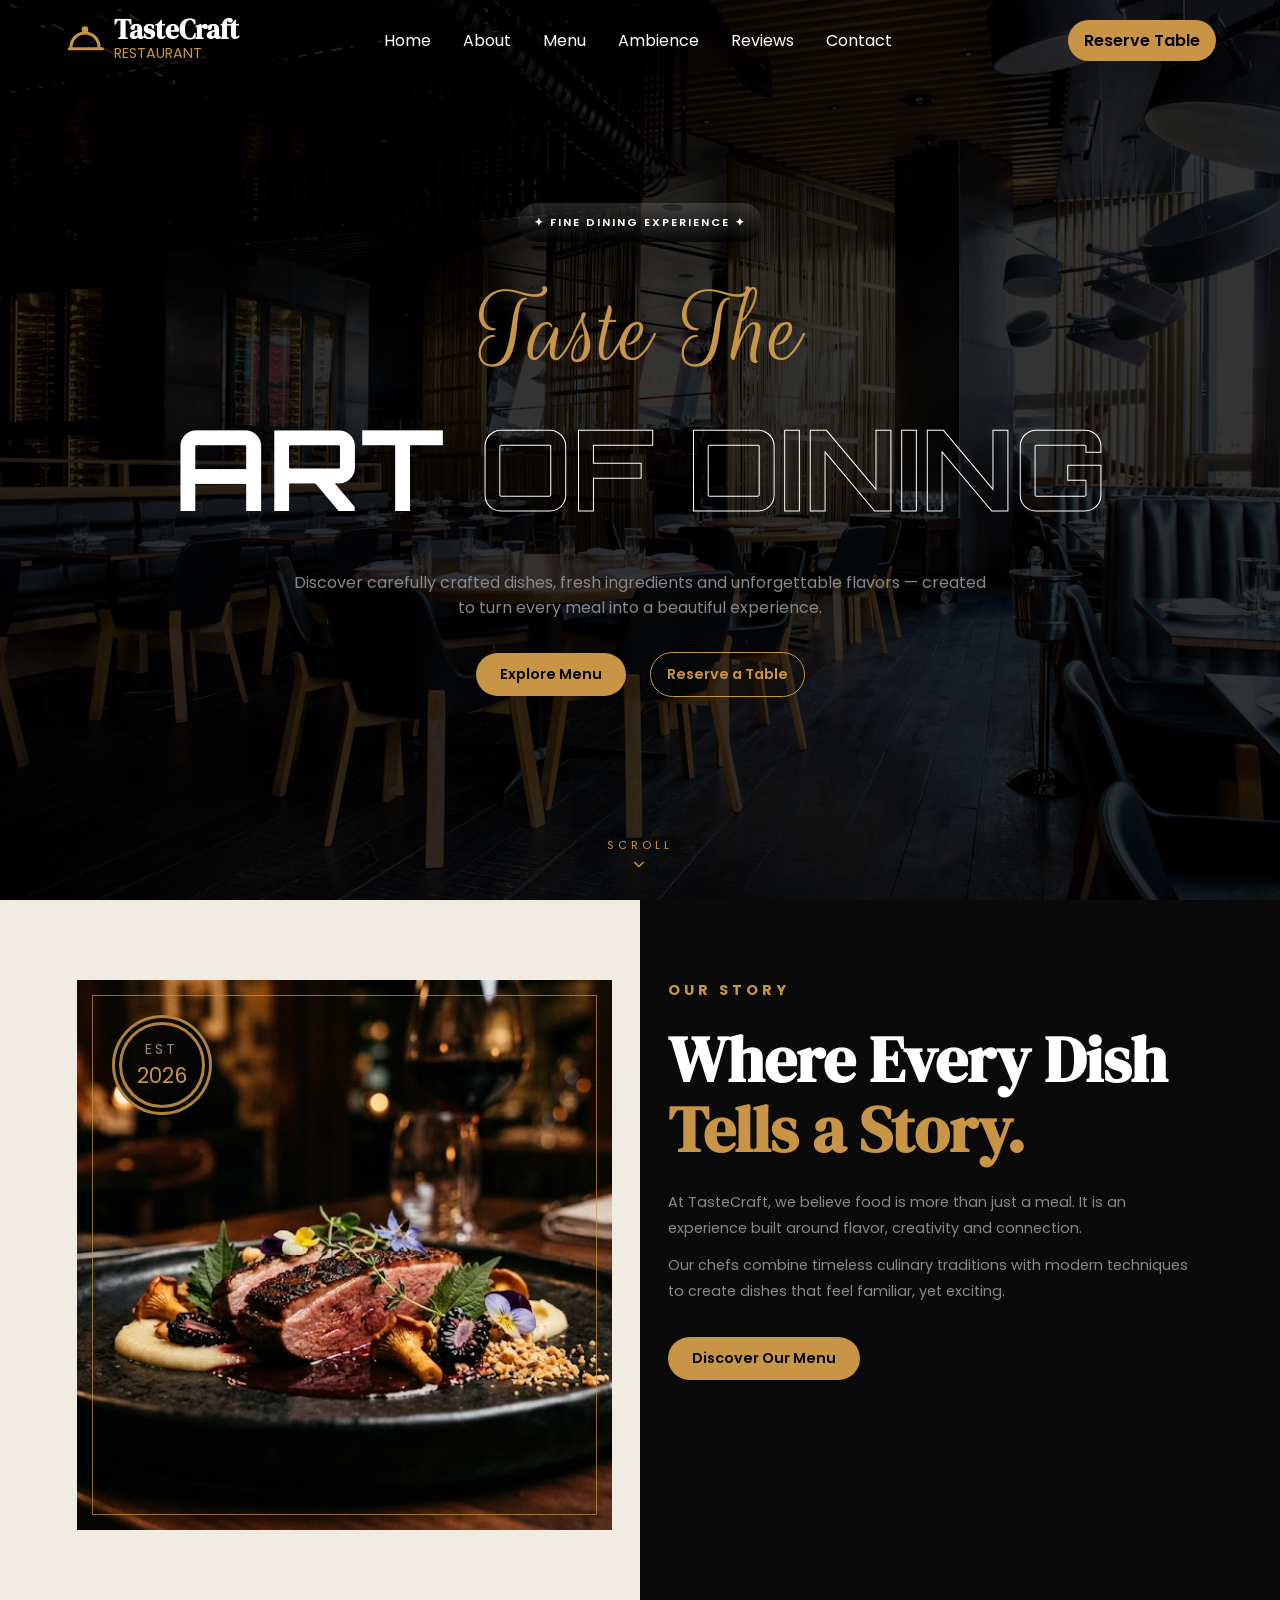
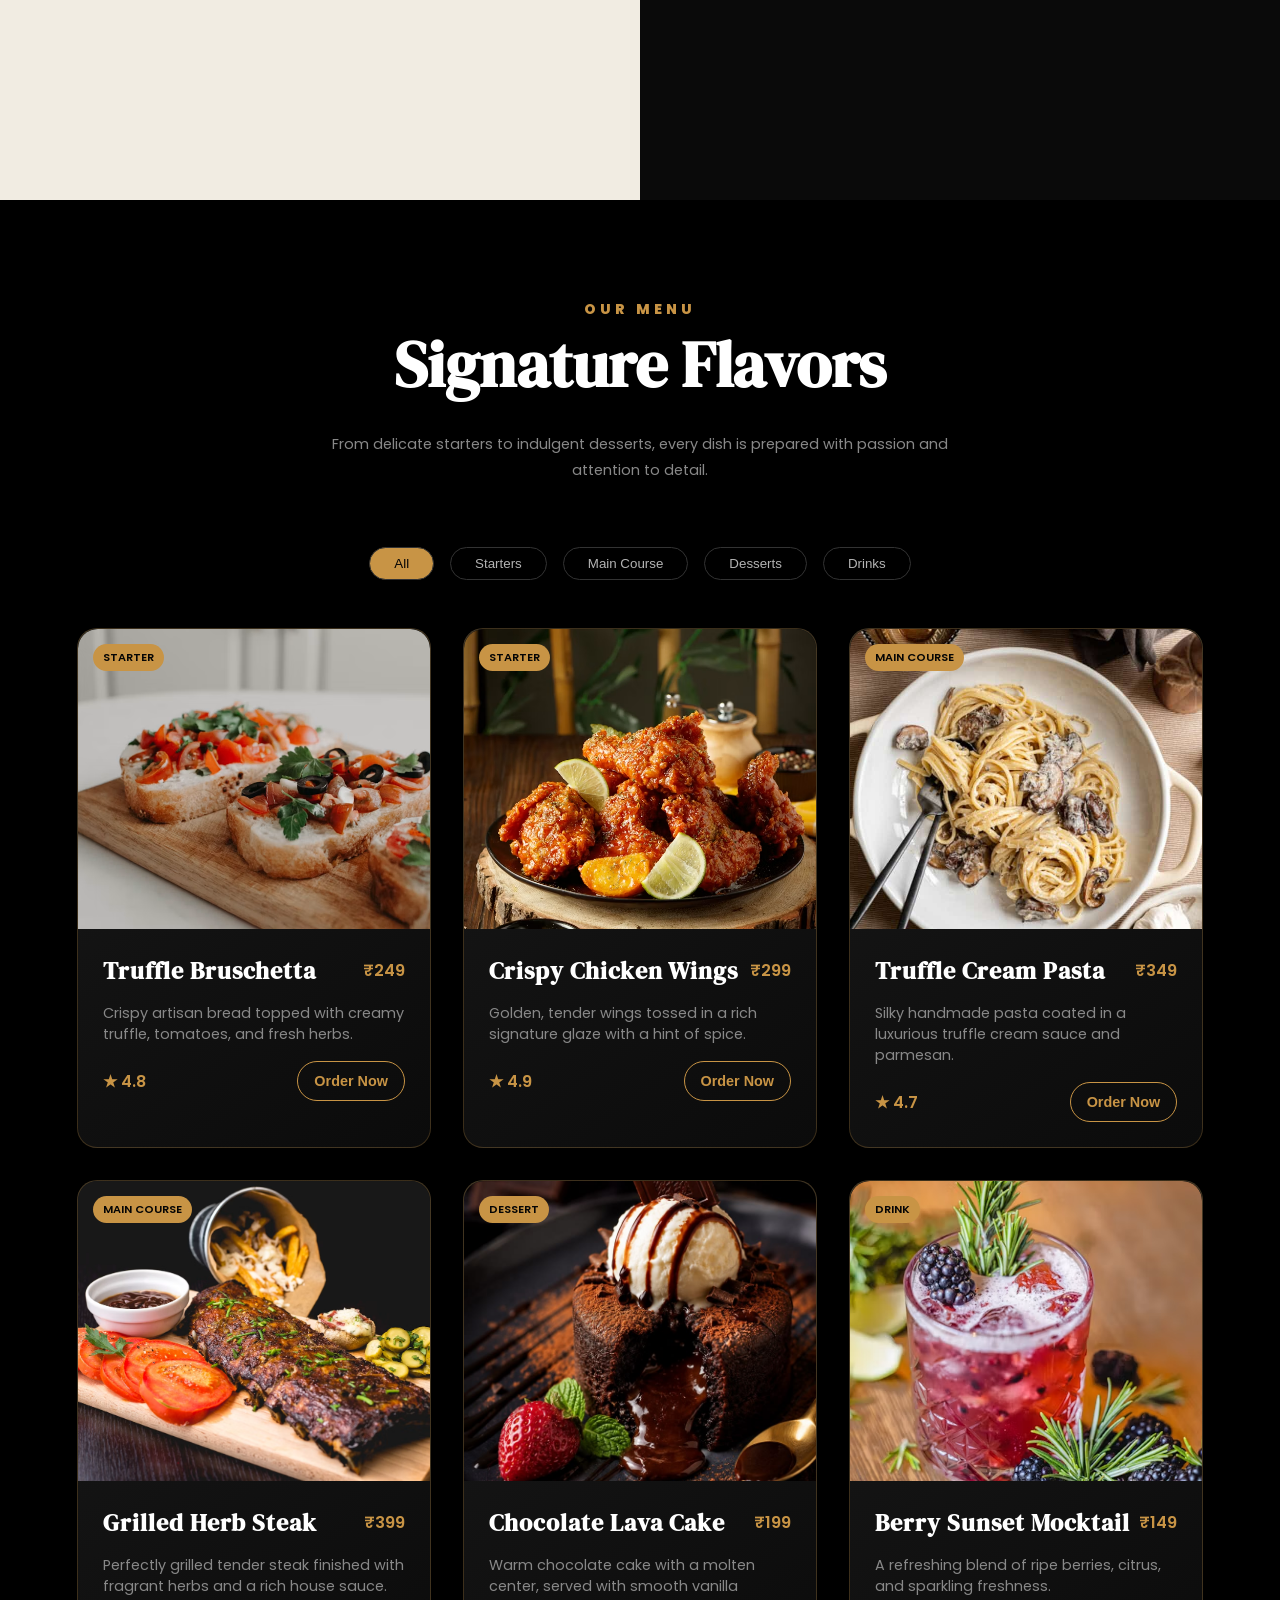
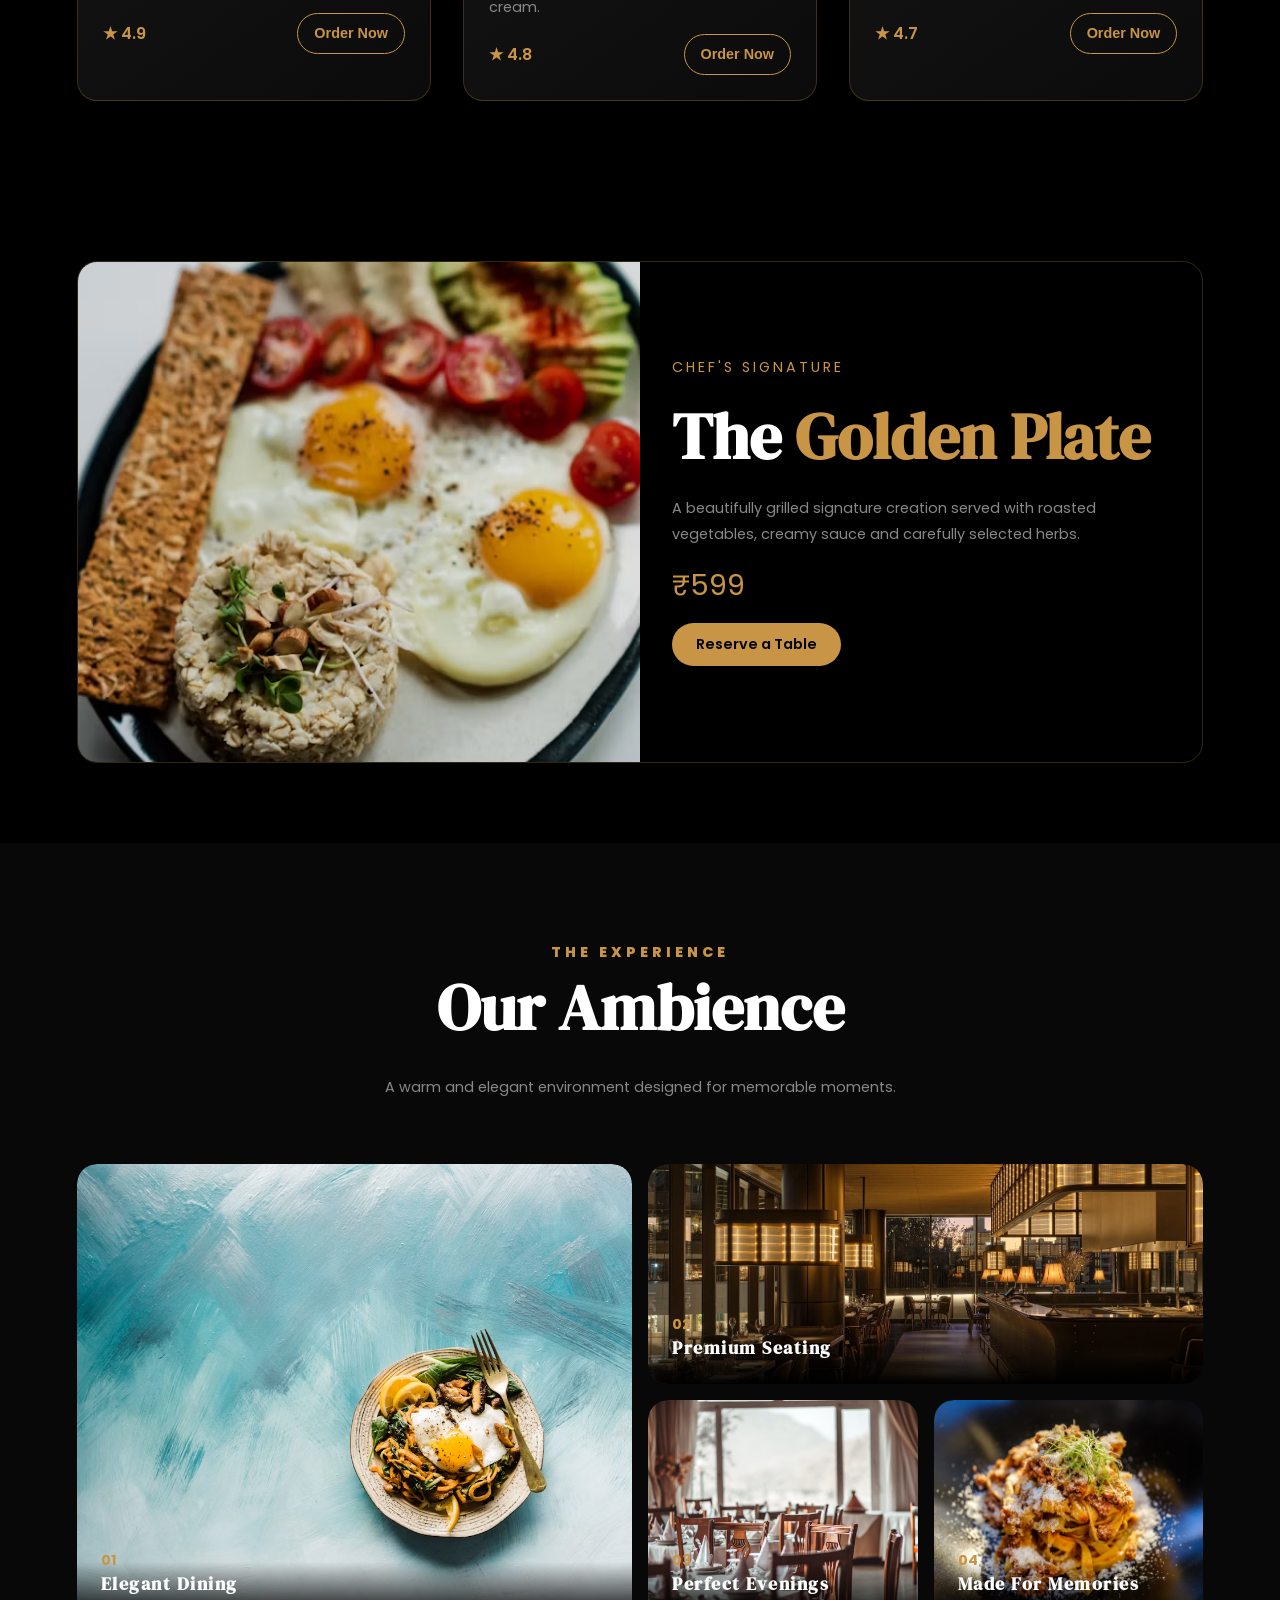
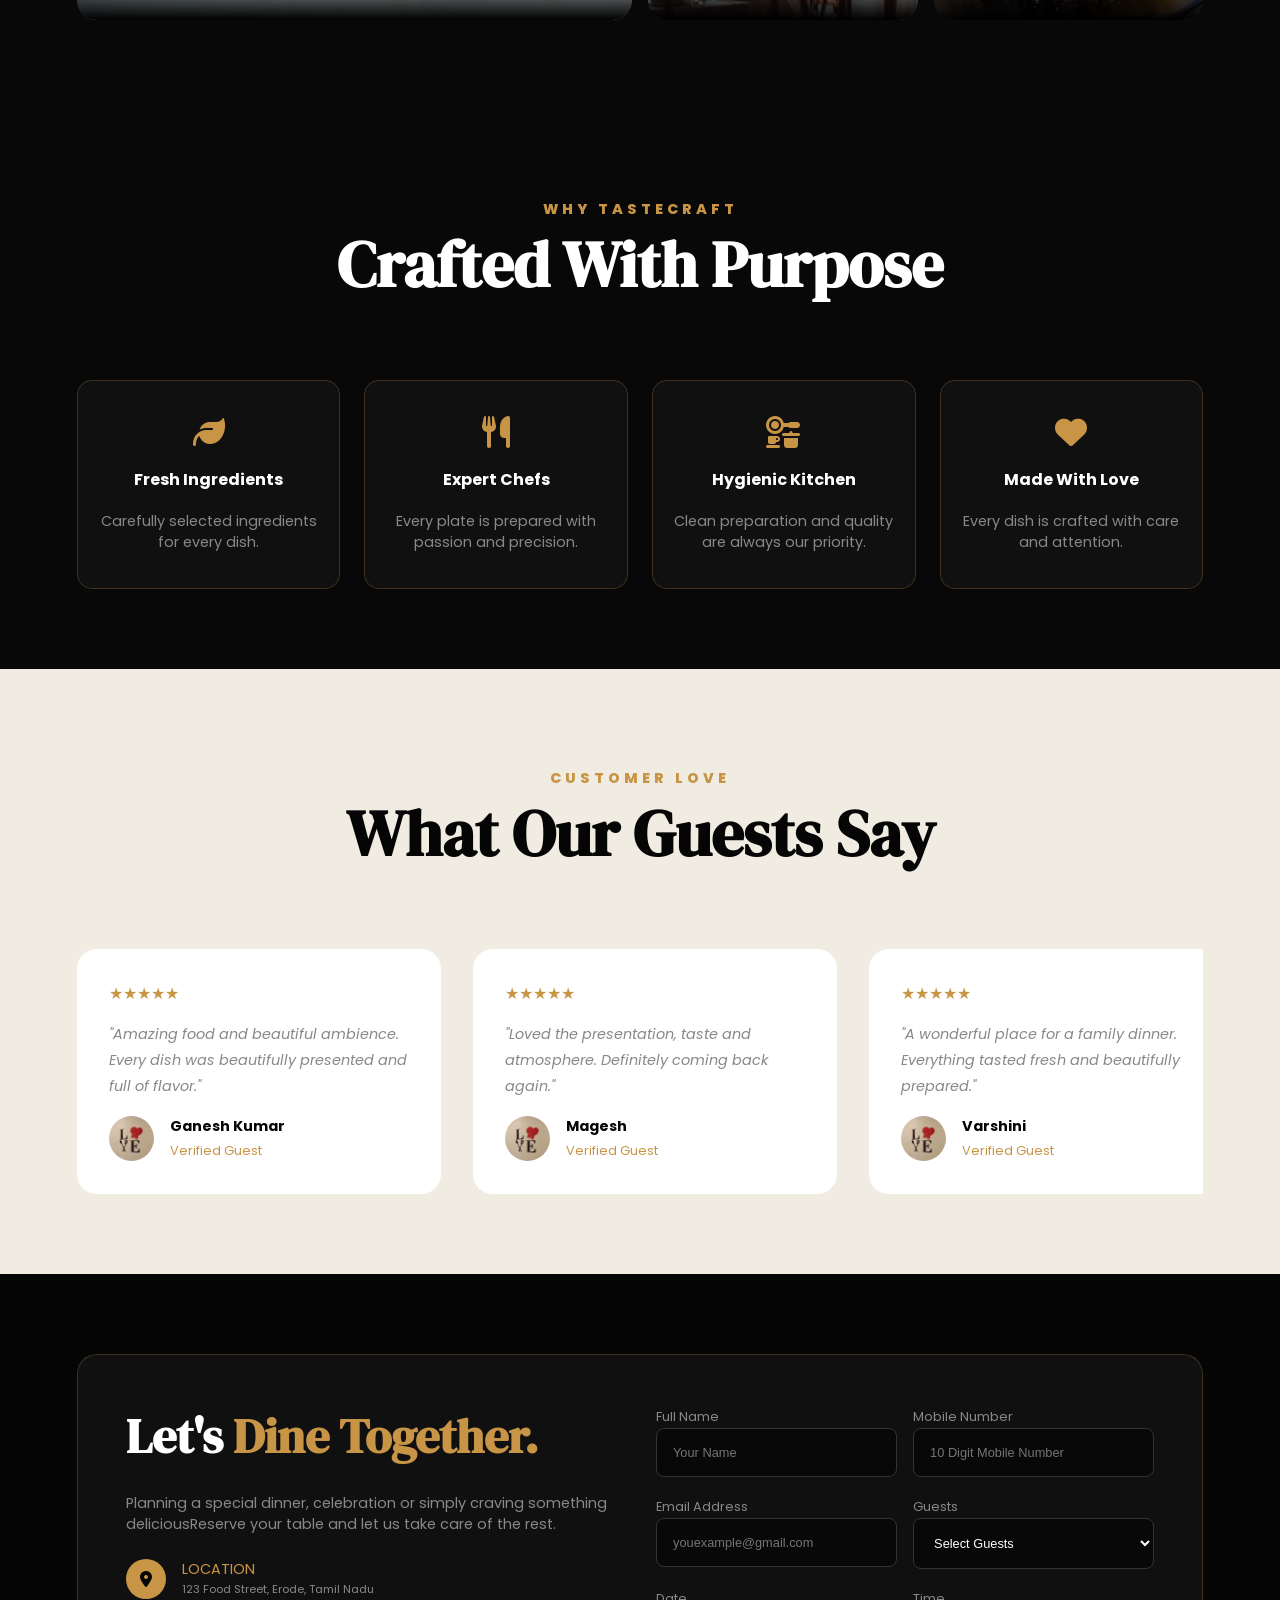
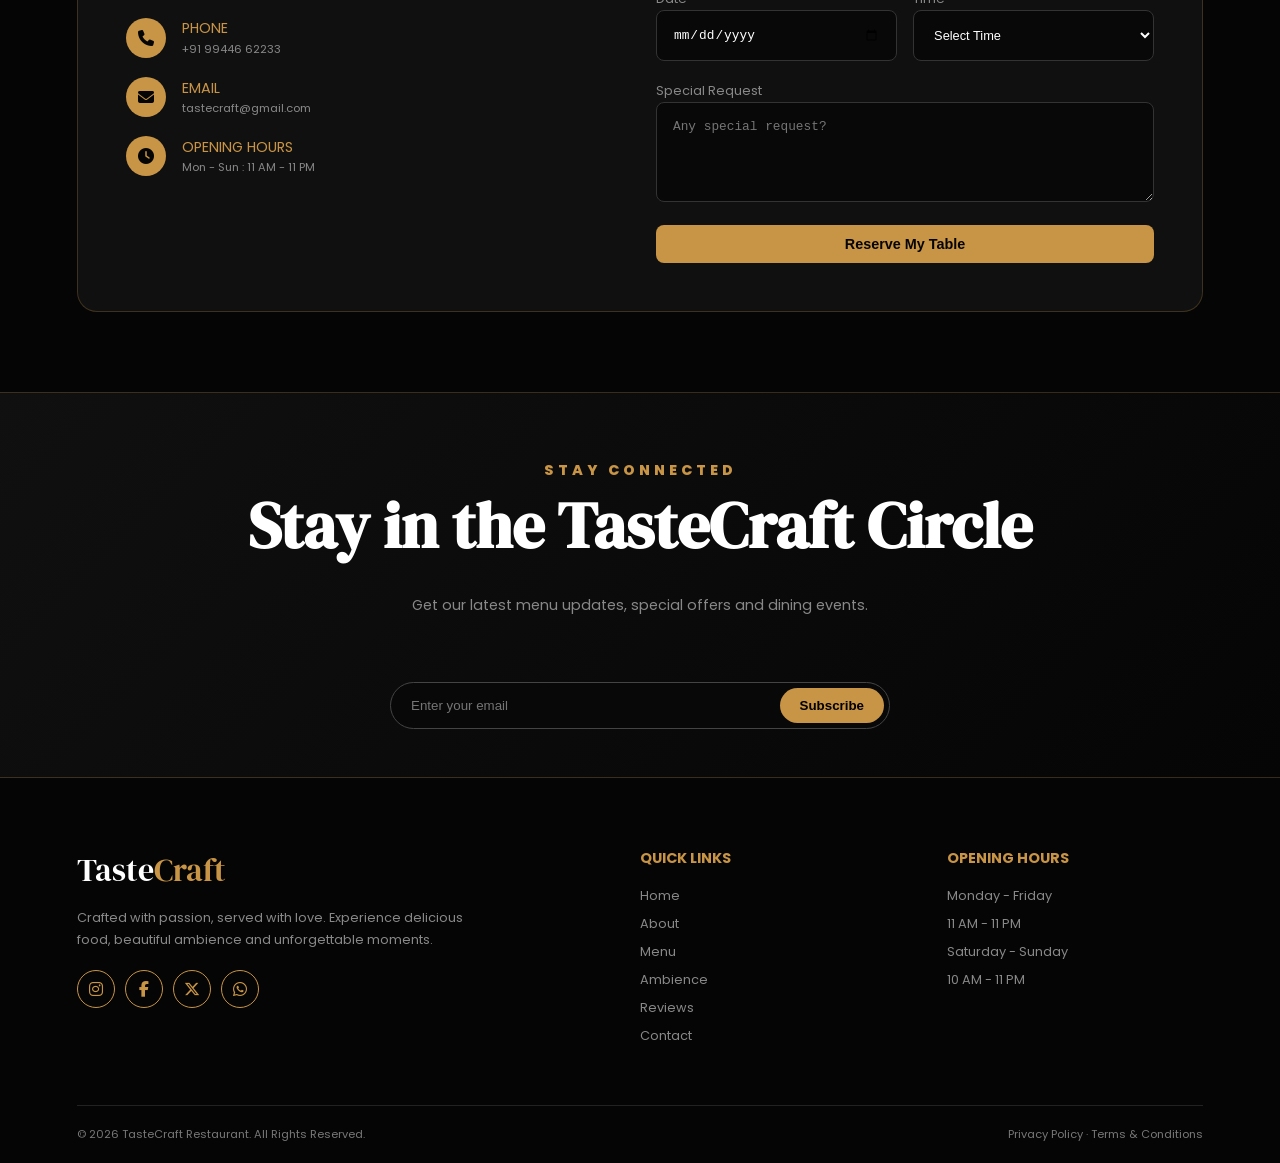
==== commit 2660089f: "Update index.html" ====
--- a/index.html
+++ b/index.html
@@ -161,7 +161,7 @@
                     <p>Crispy artisan bread topped with creamy truffle, tomatoes, and fresh herbs.</p>
                     <div class="card-bottom">
                         <span>★ 4.8</span>
-                        <button>Order Now</button>
+                        <button class="order-btn">Order Now</button>
                     </div>
                 </div>
             </div>
@@ -182,7 +182,7 @@
                     <p>Golden, tender wings tossed in a rich signature glaze with a hint of spice.</p>
                     <div class="card-bottom">
                         <span>★ 4.9</span>
-                        <button>Order Now</button>
+                        <button class="order-btn">Order Now</button>
                     </div>
                 </div>
             </div>
@@ -203,7 +203,7 @@
                     <p>Silky handmade pasta coated in a luxurious truffle cream sauce and parmesan.</p>
                     <div class="card-bottom">
                         <span>★ 4.7</span>
-                        <button>Order Now</button>
+                        <button class="order-btn">Order Now</button>
                     </div>
                 </div>
             </div>
@@ -224,7 +224,7 @@
                     <p>Perfectly grilled tender steak finished with fragrant herbs and a rich house sauce.</p>
                     <div class="card-bottom">
                         <span>★ 4.9</span>
-                        <button>Order Now</button>
+                        <button class="order-btn">Order Now</button>
                     </div>
                 </div>
             </div>
@@ -245,7 +245,7 @@
                     <p>Warm chocolate cake with a molten center, served with smooth vanilla cream.</p>
                     <div class="card-bottom">
                         <span>★ 4.8</span>
-                        <button>Order Now</button>
+                        <button class="order-btn">Order Now</button>
                     </div>
                 </div>
             </div>
@@ -266,7 +266,7 @@
                     <p>A refreshing blend of ripe berries, citrus, and sparkling freshness.</p>
                     <div class="card-bottom">
                         <span>★ 4.7</span>
-                        <button>Order Now</button>
+                        <button class="order-btn">Order Now</button>
                     </div>
                 </div>
             </div>
--- a/styles.css
+++ b/styles.css
@@ -213,7 +213,7 @@
     background-size: cover;
     height: 100vh;
     max-width: 100%;
-
+margin: 0 auto;
     display: flex;
     align-items: center;
     justify-content: center;
@@ -298,10 +298,13 @@
 .scroll-down {
     position: absolute;
     bottom: 30px;
-    left: 48%;
-    font-size: .8rem;
+    left: 50%;
+  transform: translateX(-50%);
+    font-size: .7rem;
     color: var(--primary);
     letter-spacing: 4px;
+    margin: 0;
+   
 }
 
 .scroll-down i {
--- a/media.css
+++ b/media.css
@@ -18,10 +18,7 @@
         font-size: .9rem;
     }
 
-    .scroll-down {
-        bottom: 15px;
-        left: 46%;
-    }
+   
 
     #home {
         padding: 30px;
@@ -114,6 +111,10 @@
 
     .nav-btn {
         display: none;
+    }
+    #home{
+            background-attachment: fixed;
+
     }
 
     #about {
@@ -181,6 +182,9 @@
     .menu-card {
         grid-template-columns: 1fr;
     }
+    .feature-content h2 {
+    font-size: 2.5rem;
+}
 
     .gallery-container {
         grid-template-columns: 1fr 1fr;
@@ -216,6 +220,14 @@
 }
 
 @media screen and (max-width:450px) {
+    .hero-section p {
+   font-size: .9rem;
+}
+.hero-btn-container {
+   
+    gap: 1rem;
+    flex-direction: column;
+}
     .why-grid {
 
         grid-template-columns: 1fr;
@@ -225,5 +237,10 @@
     .filter-container {
         gap: 10px;
     }
-
-}+    #newsletter {
+    
+    padding: 3rem 4%;
+   
+}
+
+}
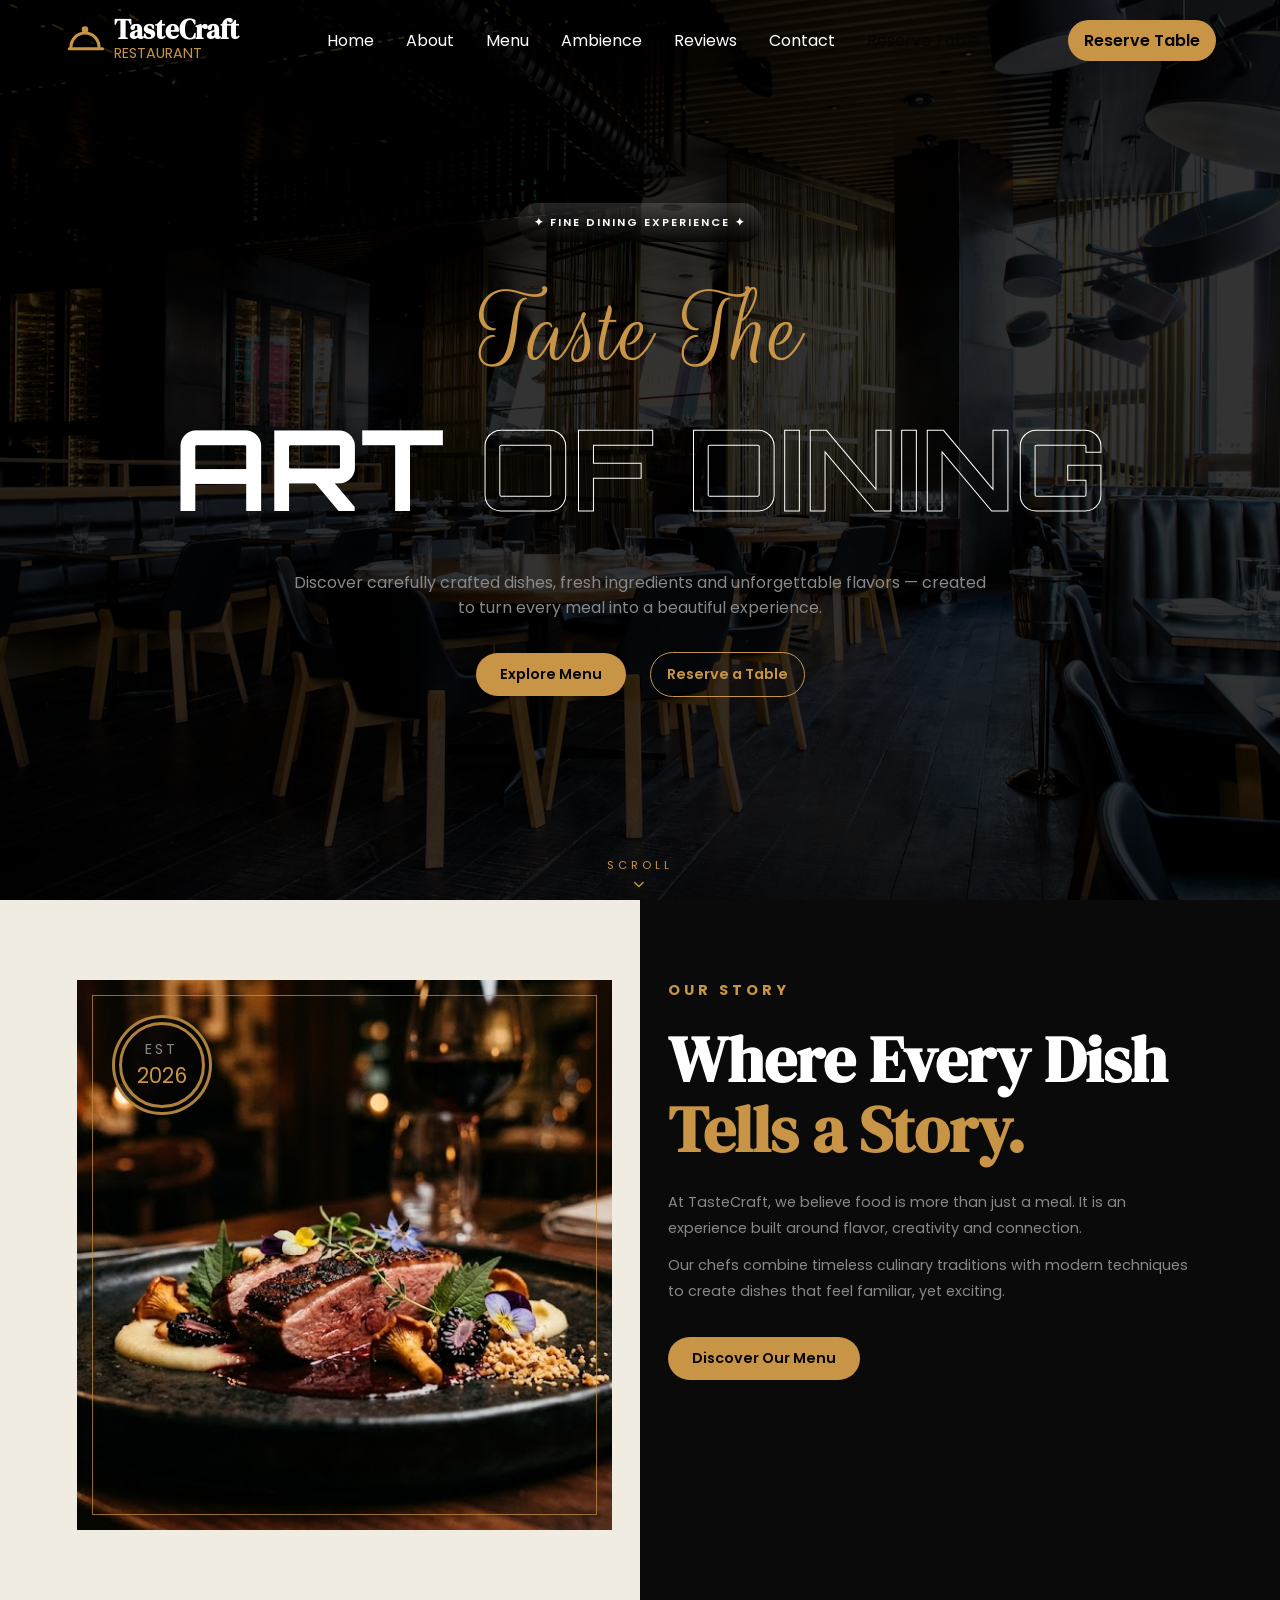
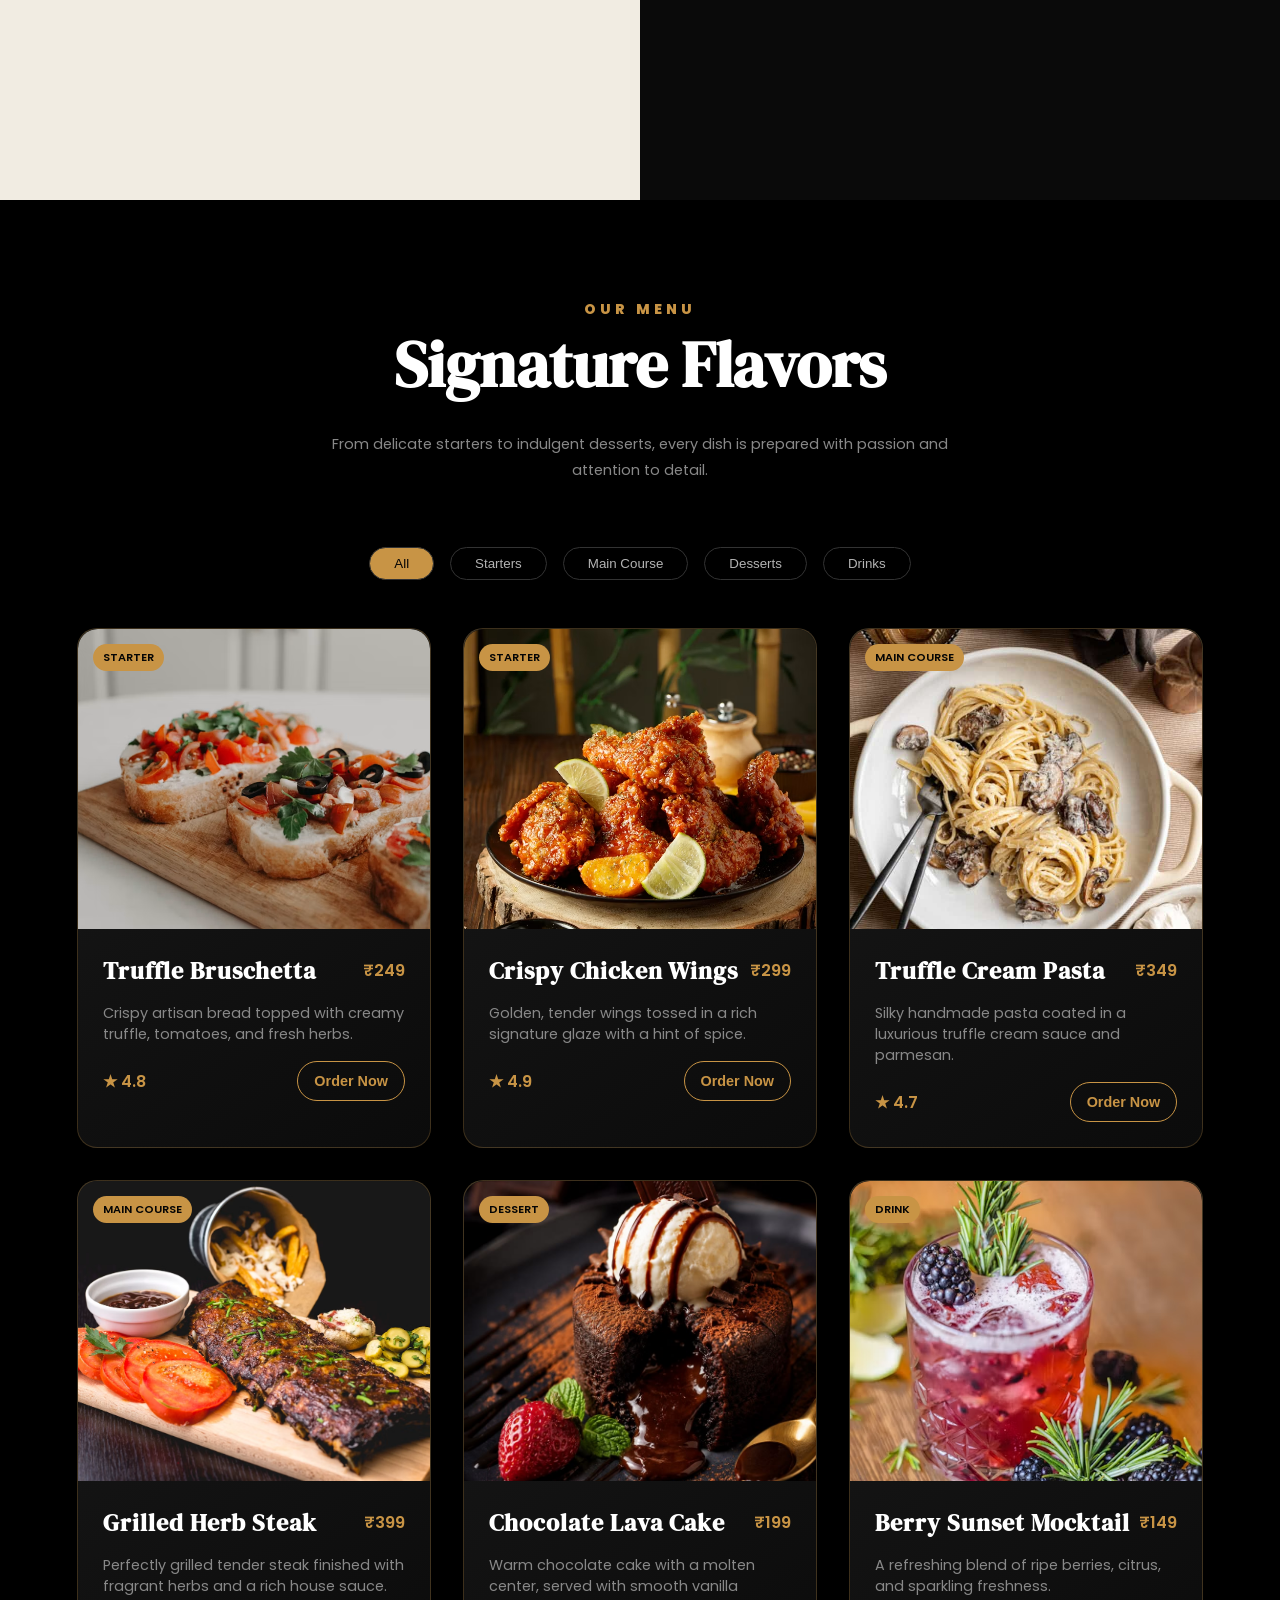
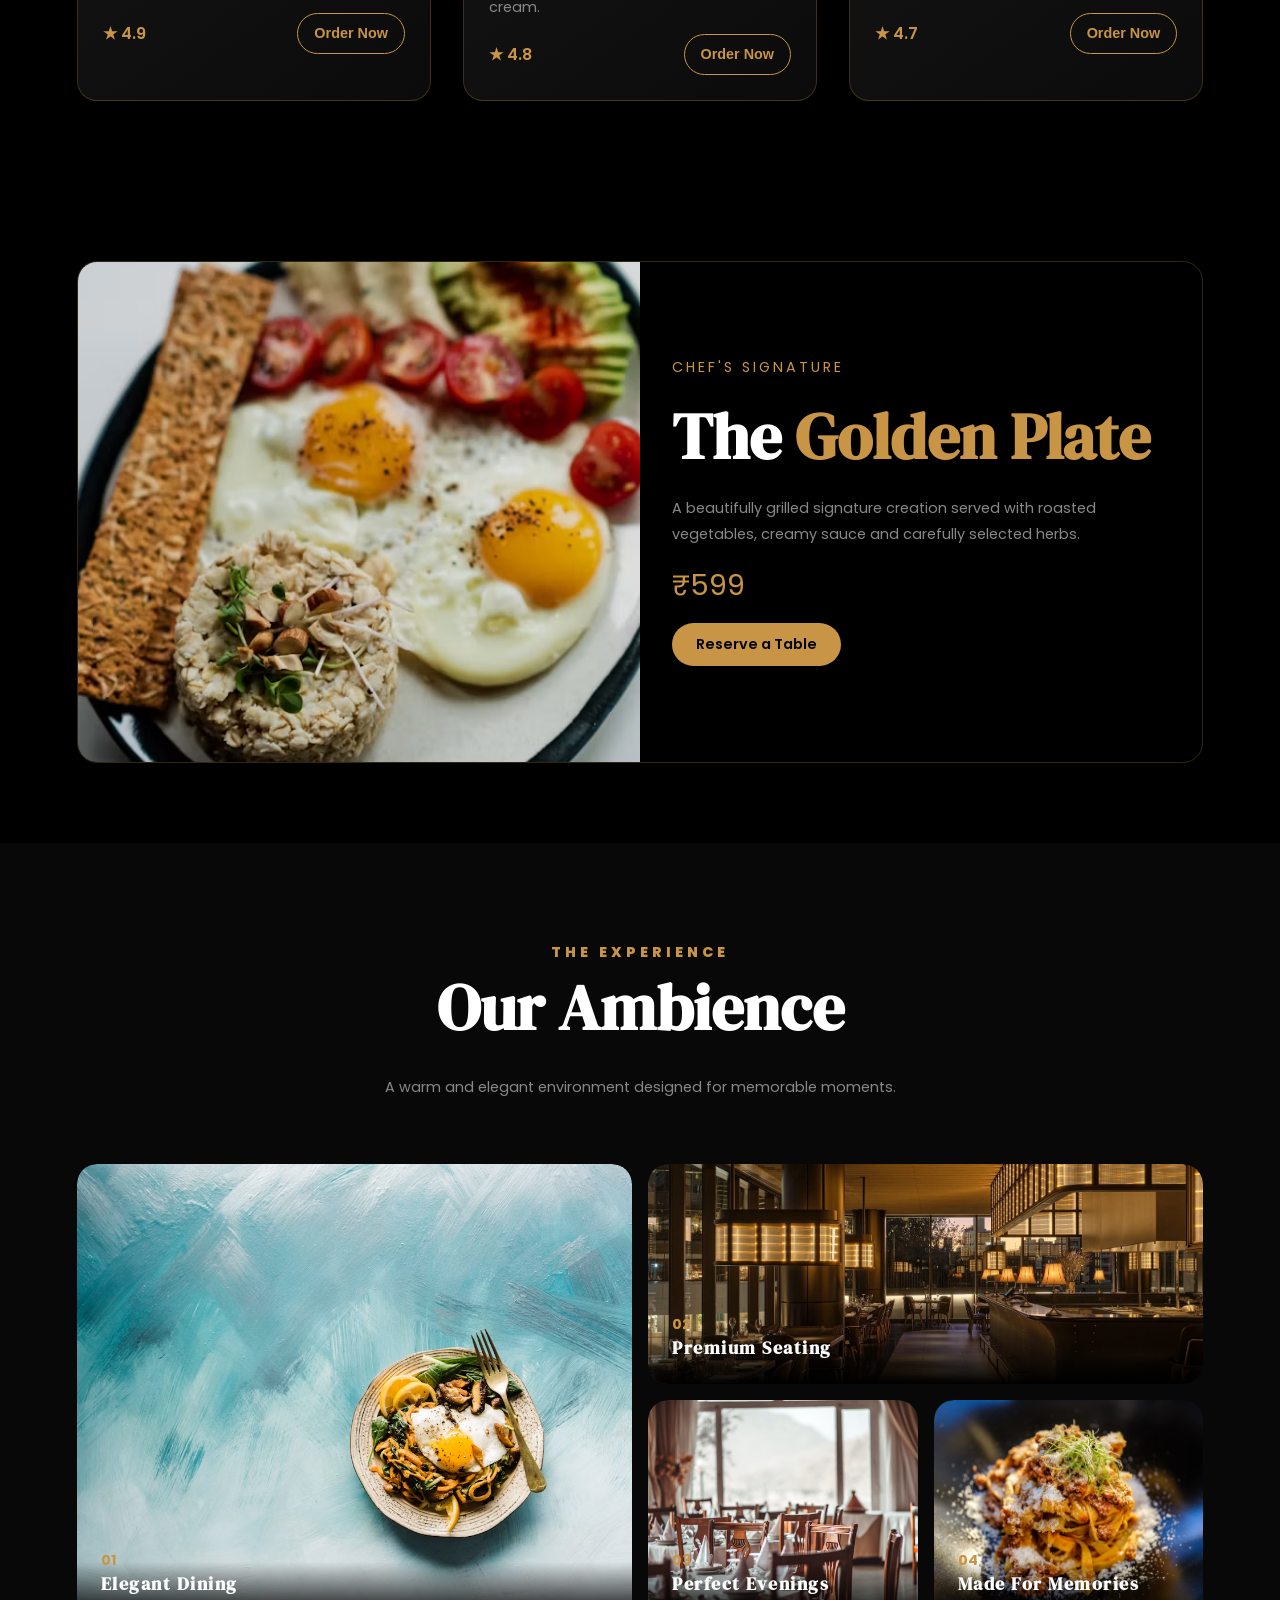
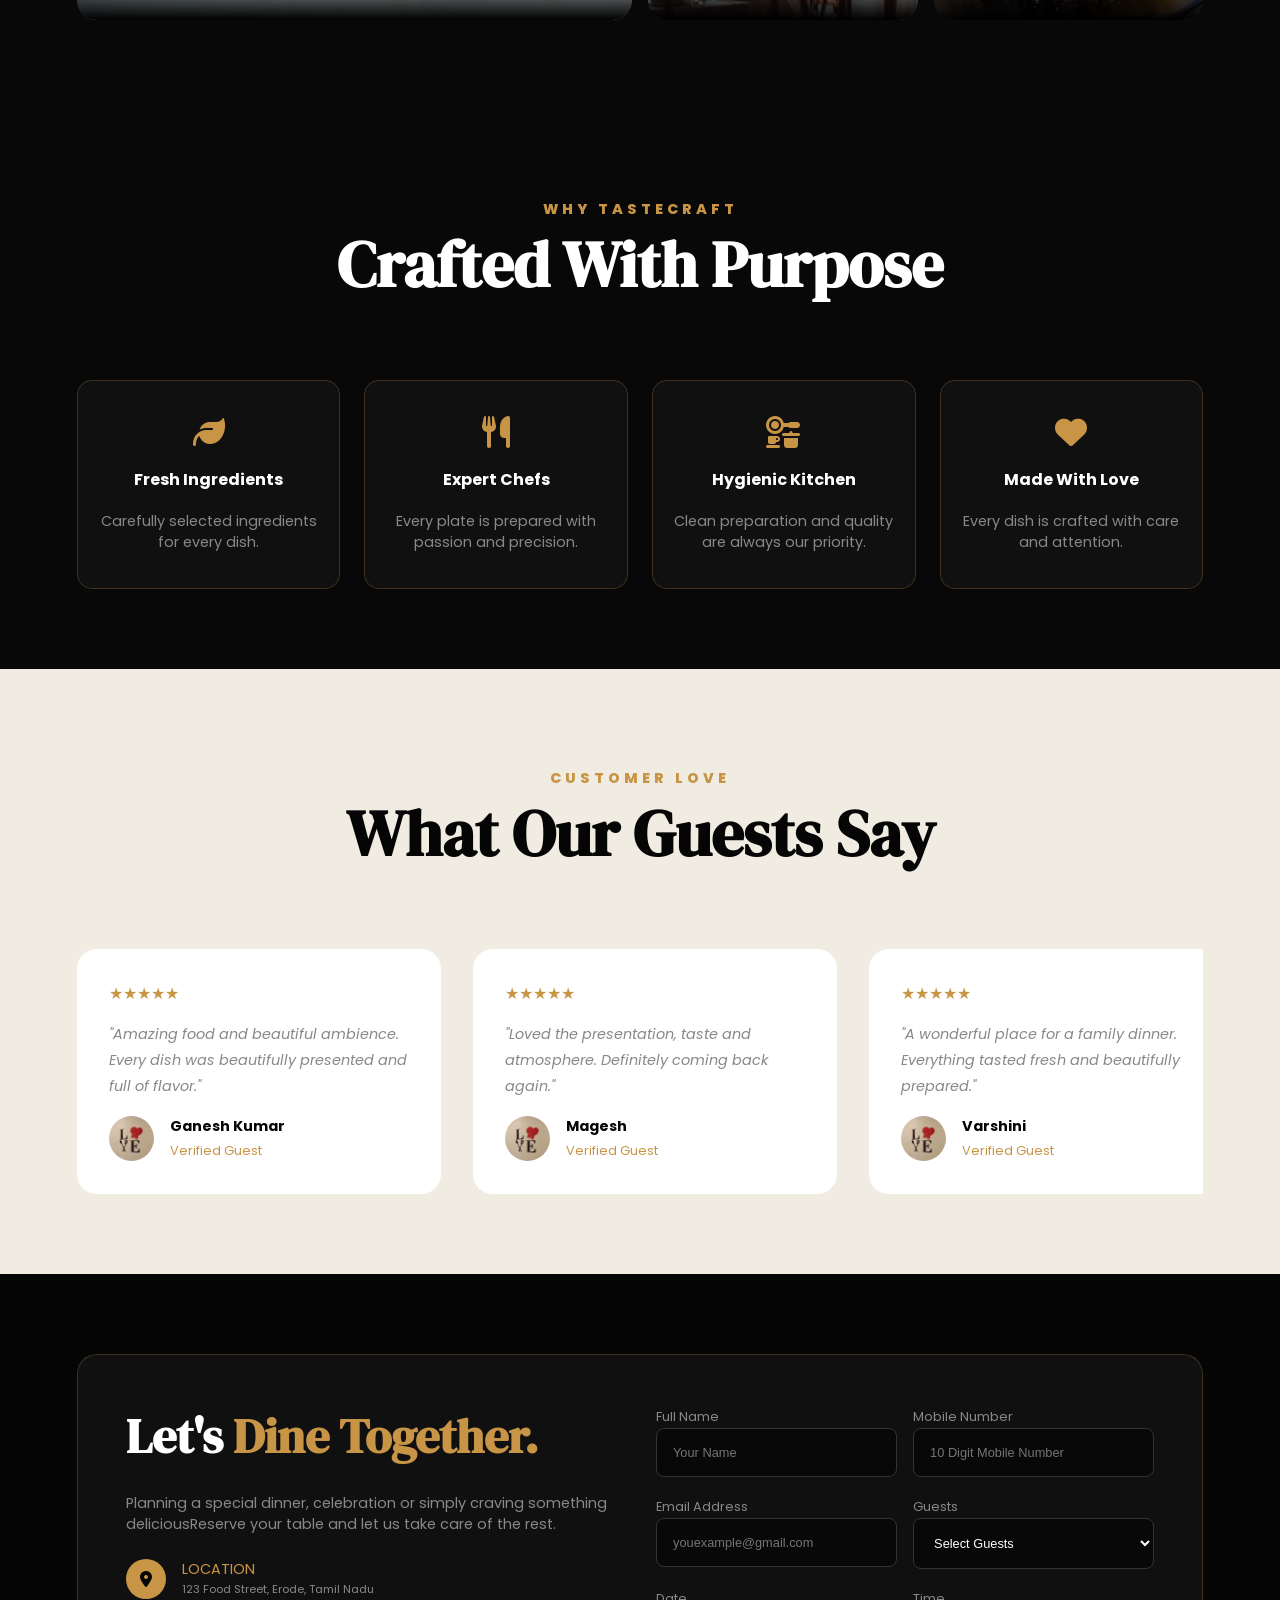
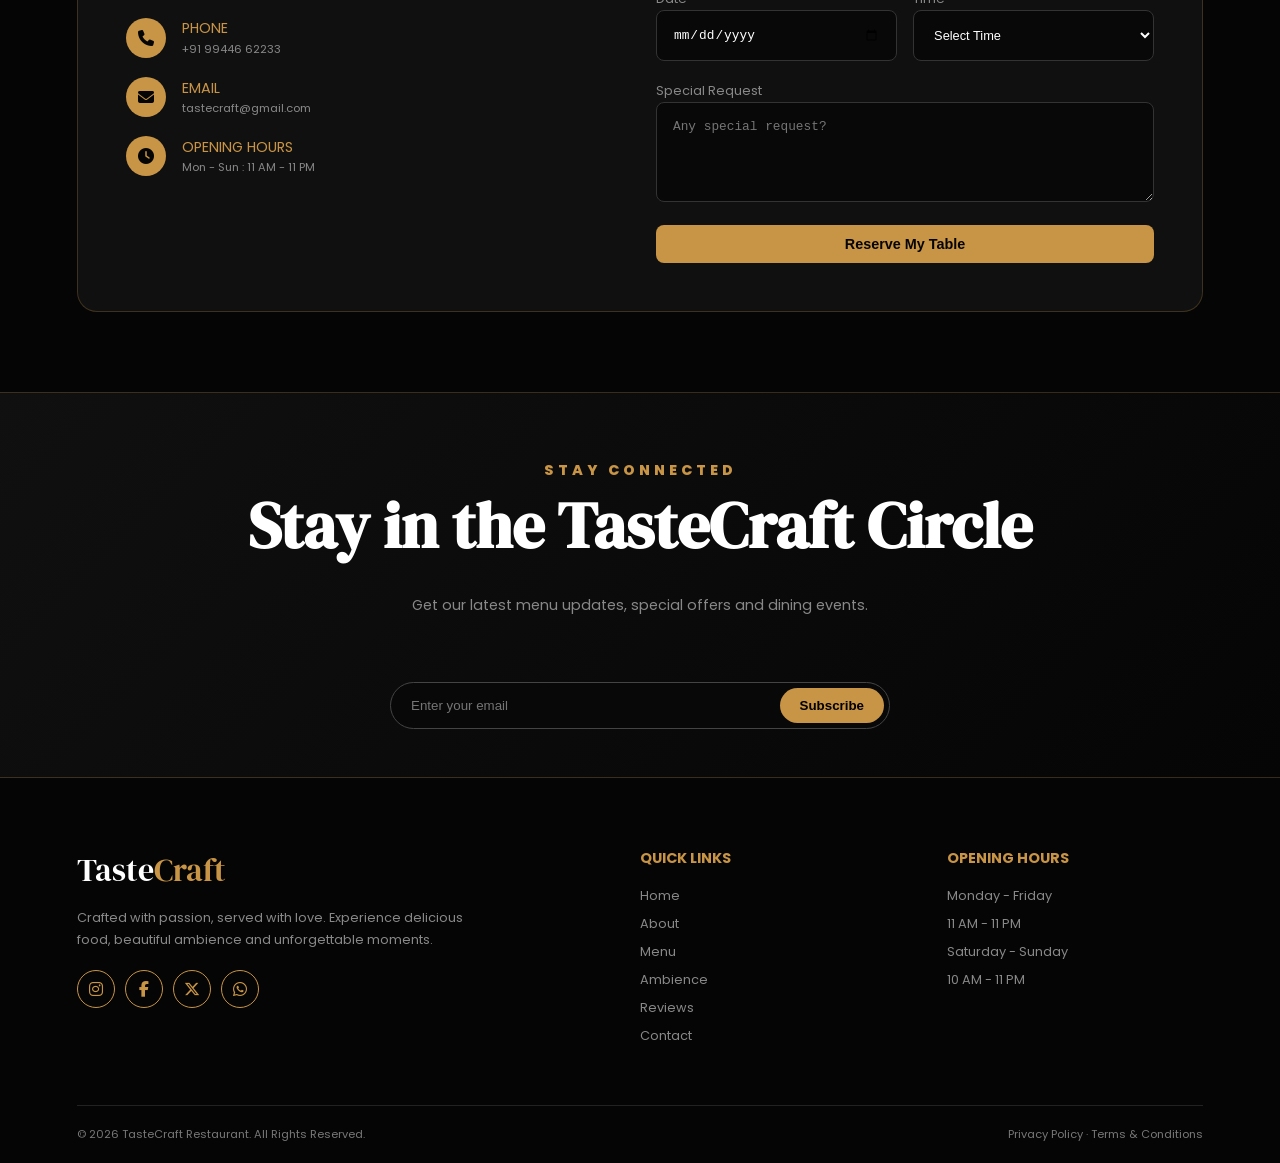
==== commit 1cfcd586: "Update index.html" ====
--- a/index.html
+++ b/index.html
@@ -48,7 +48,7 @@
                 <li><a href="#ambience">Ambience</a></li>
                 <li><a href="#reviews">Reviews</a></li>
                 <li><a href="#contact">Contact</a></li>
-                <li><a href="#contact" class="hide" style="color: var(--black);">Reserve Table</a></li>
+                <li><a href="#contact" class="hide-btn" style="color: var(--black);">Reserve Table</a></li>
             </ul>
 
             <a href="#contact" class="nav-btn">Reserve Table</a>
--- a/styles.css
+++ b/styles.css
@@ -297,7 +297,7 @@
 
 .scroll-down {
     position: absolute;
-    bottom: 30px;
+    bottom: 10px;
     left: 50%;
   transform: translateX(-50%);
     font-size: .7rem;
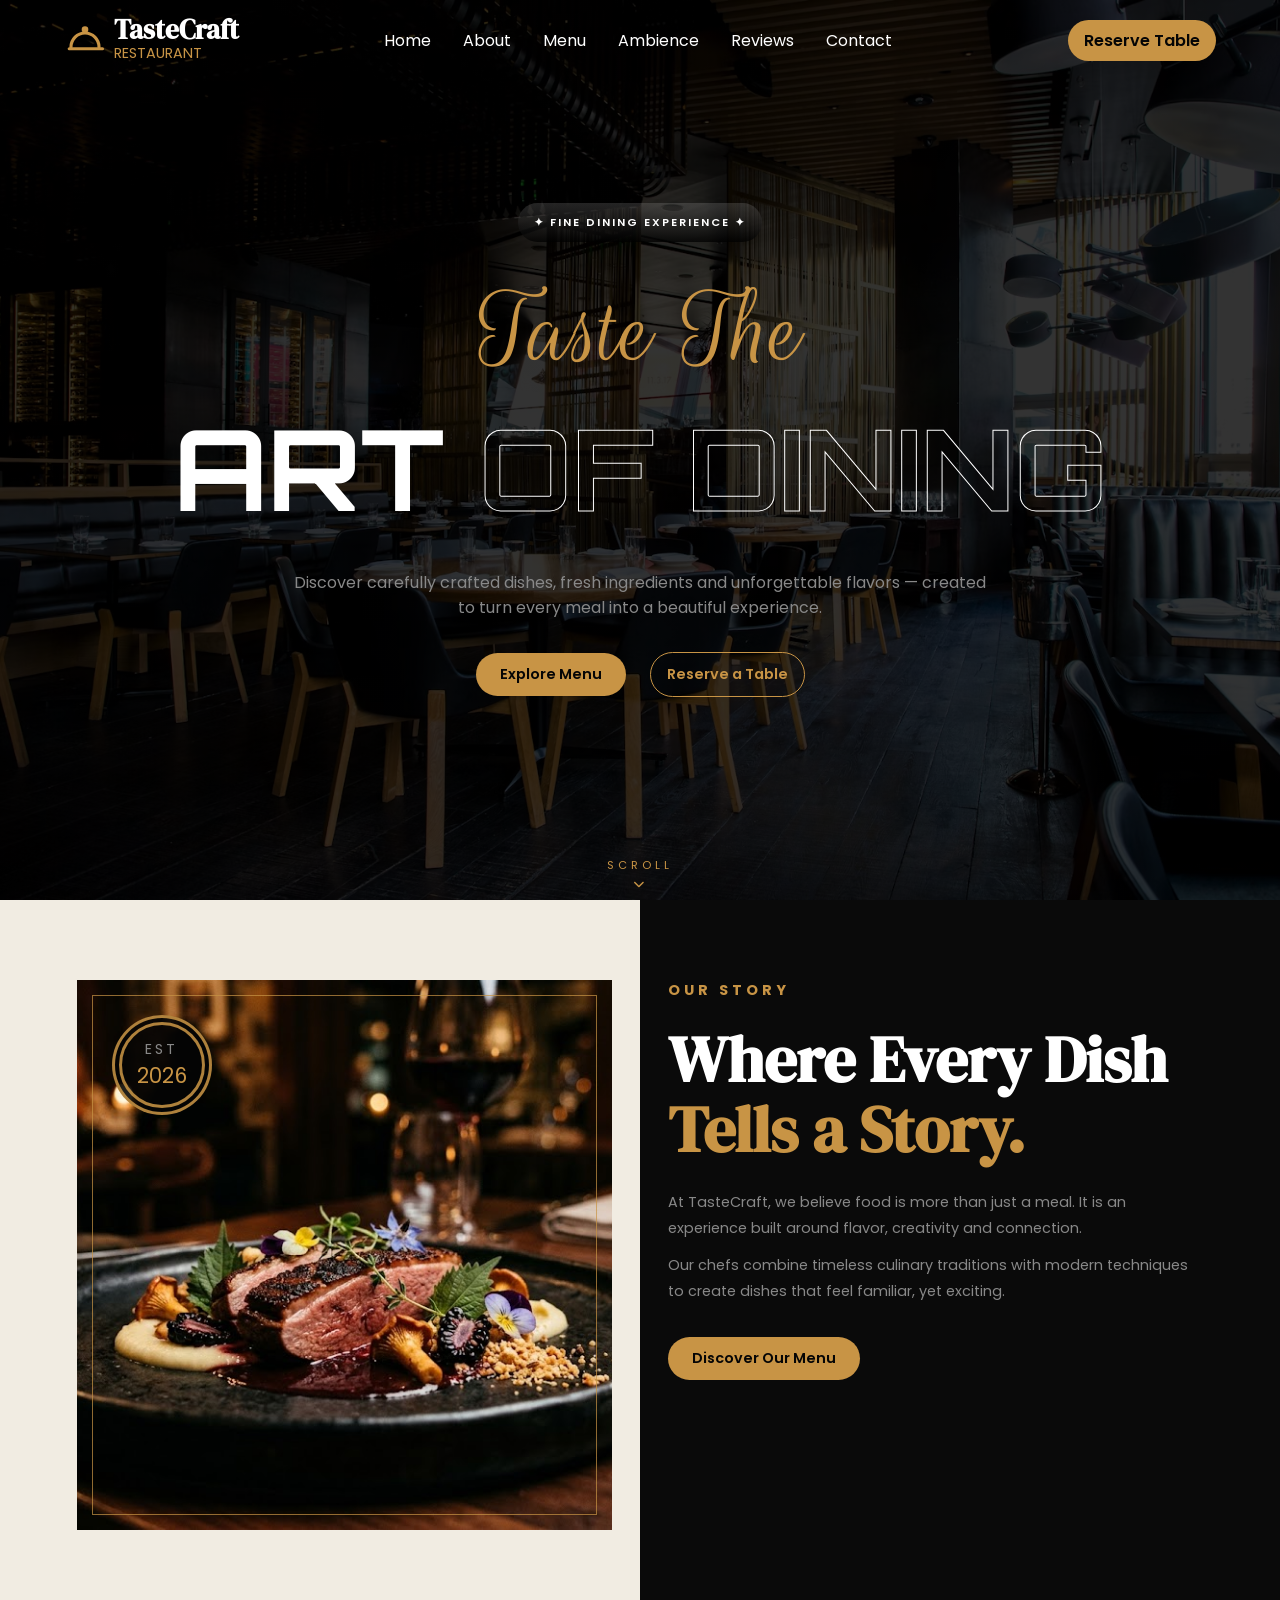
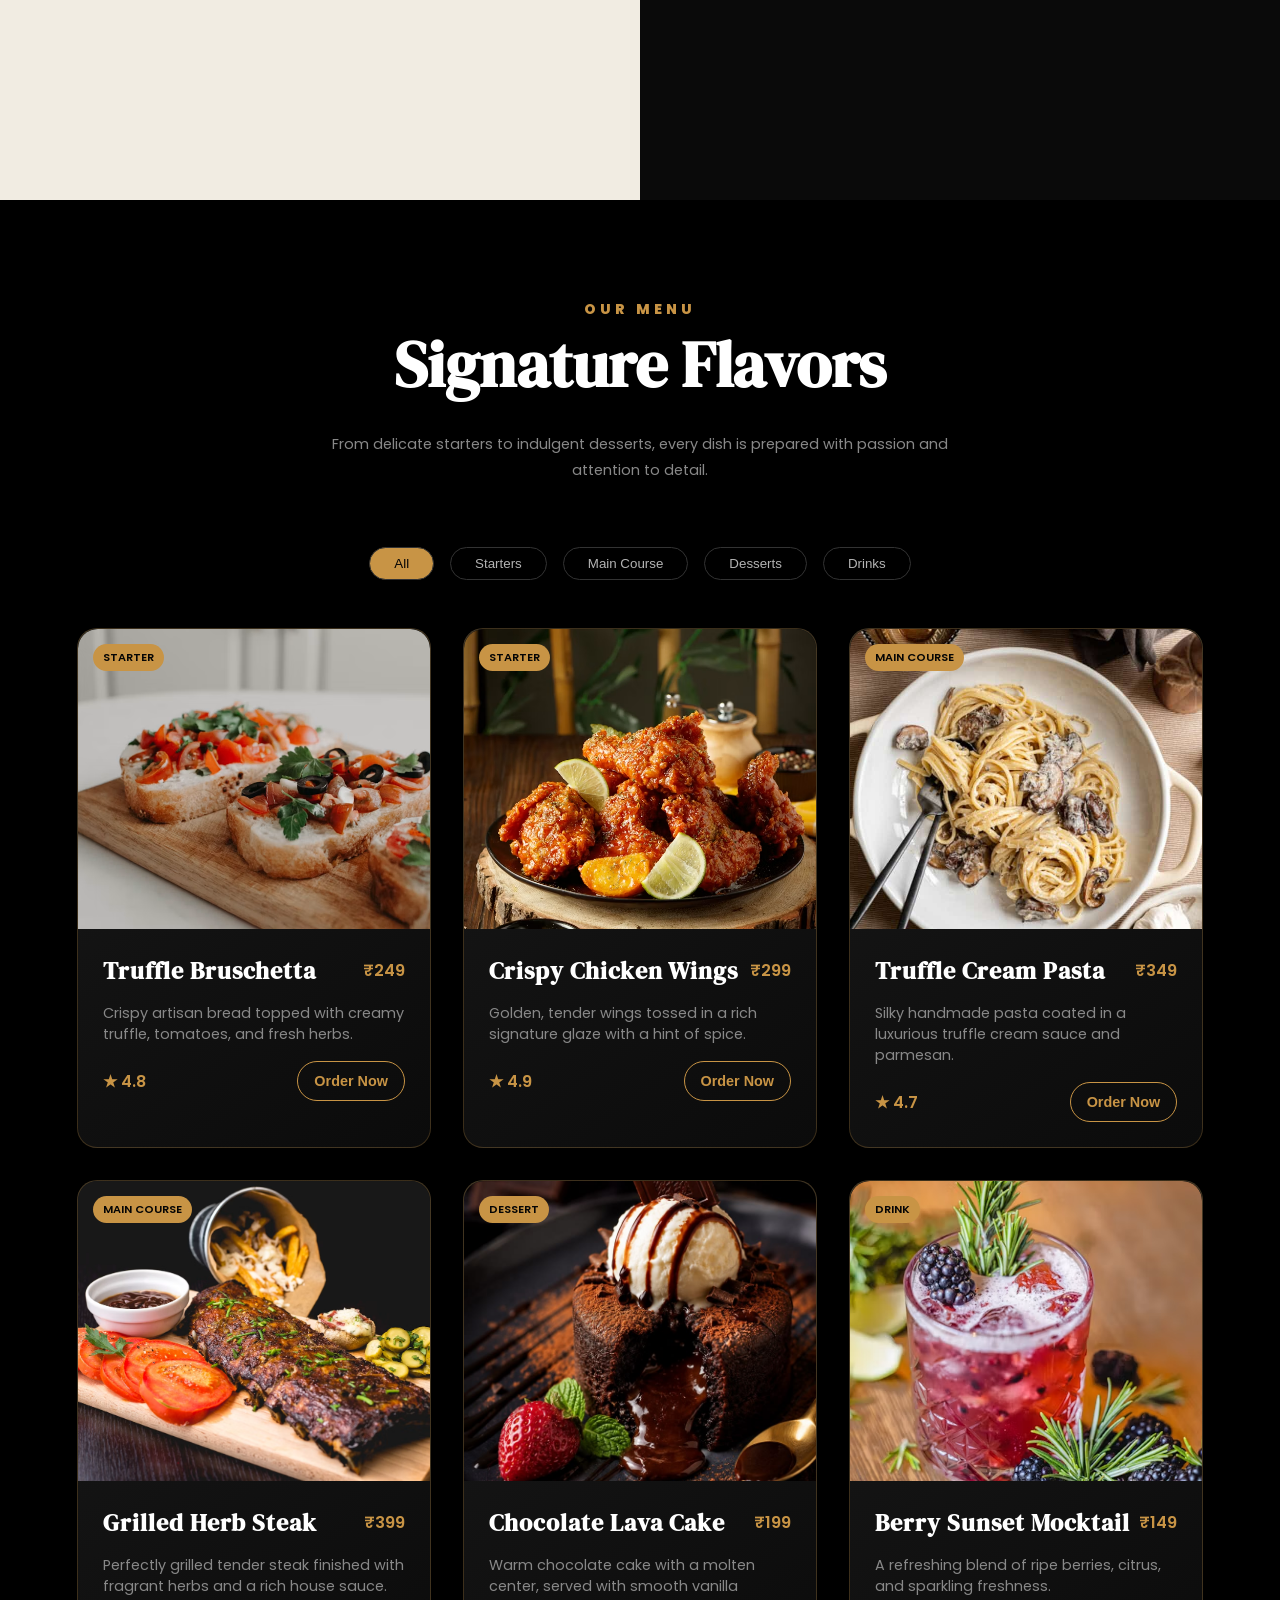
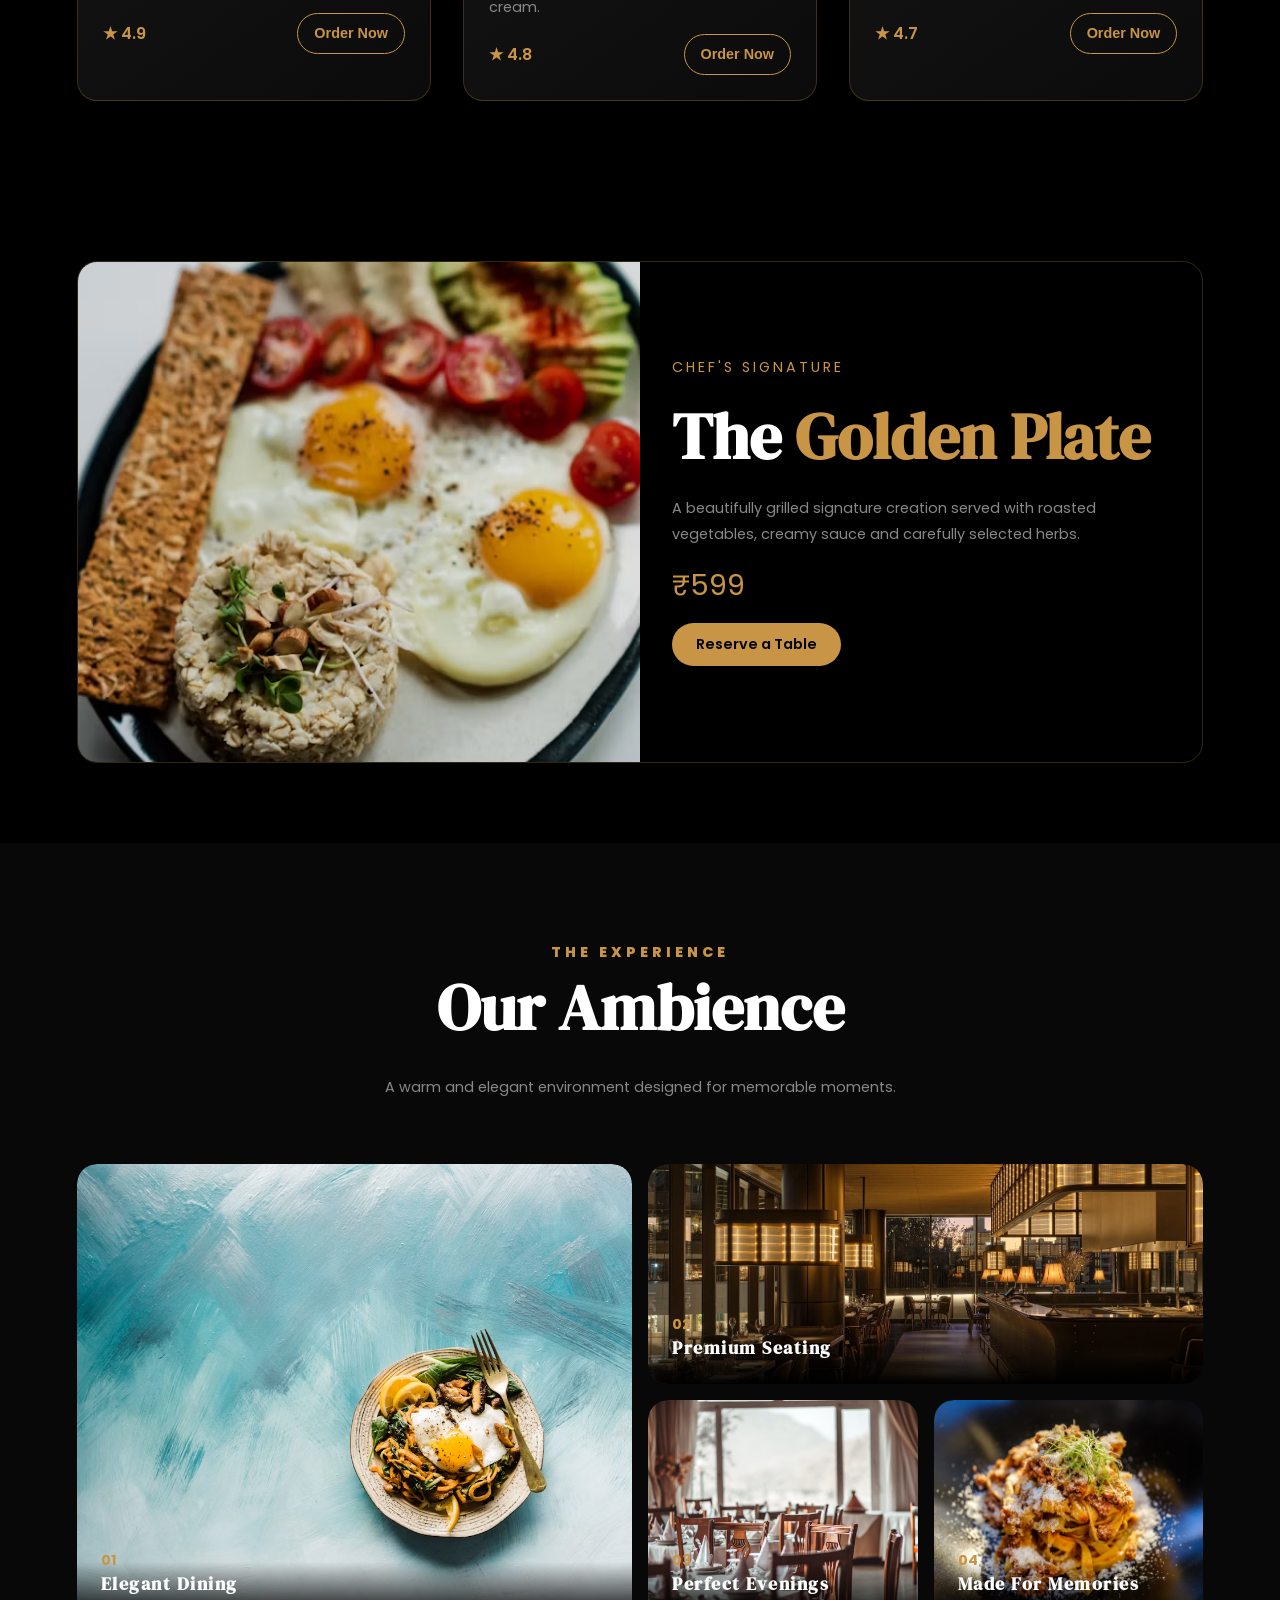
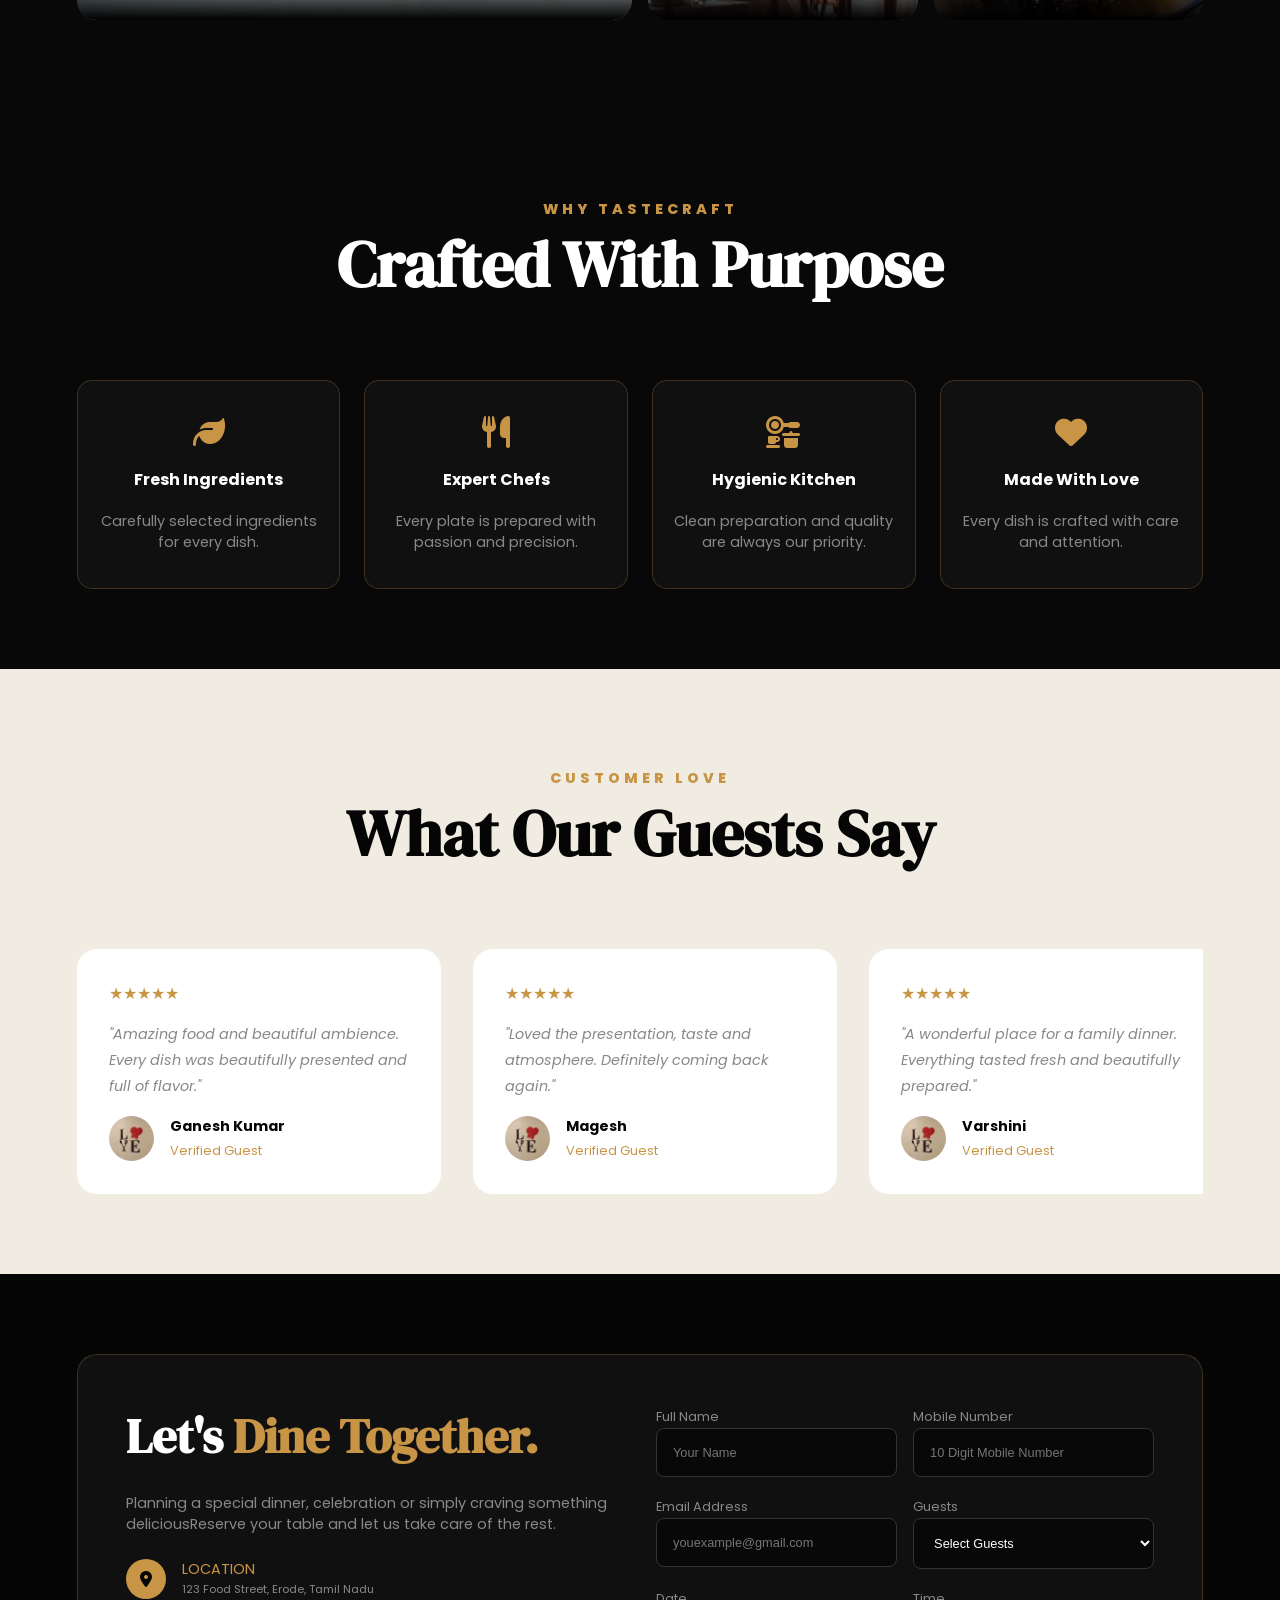
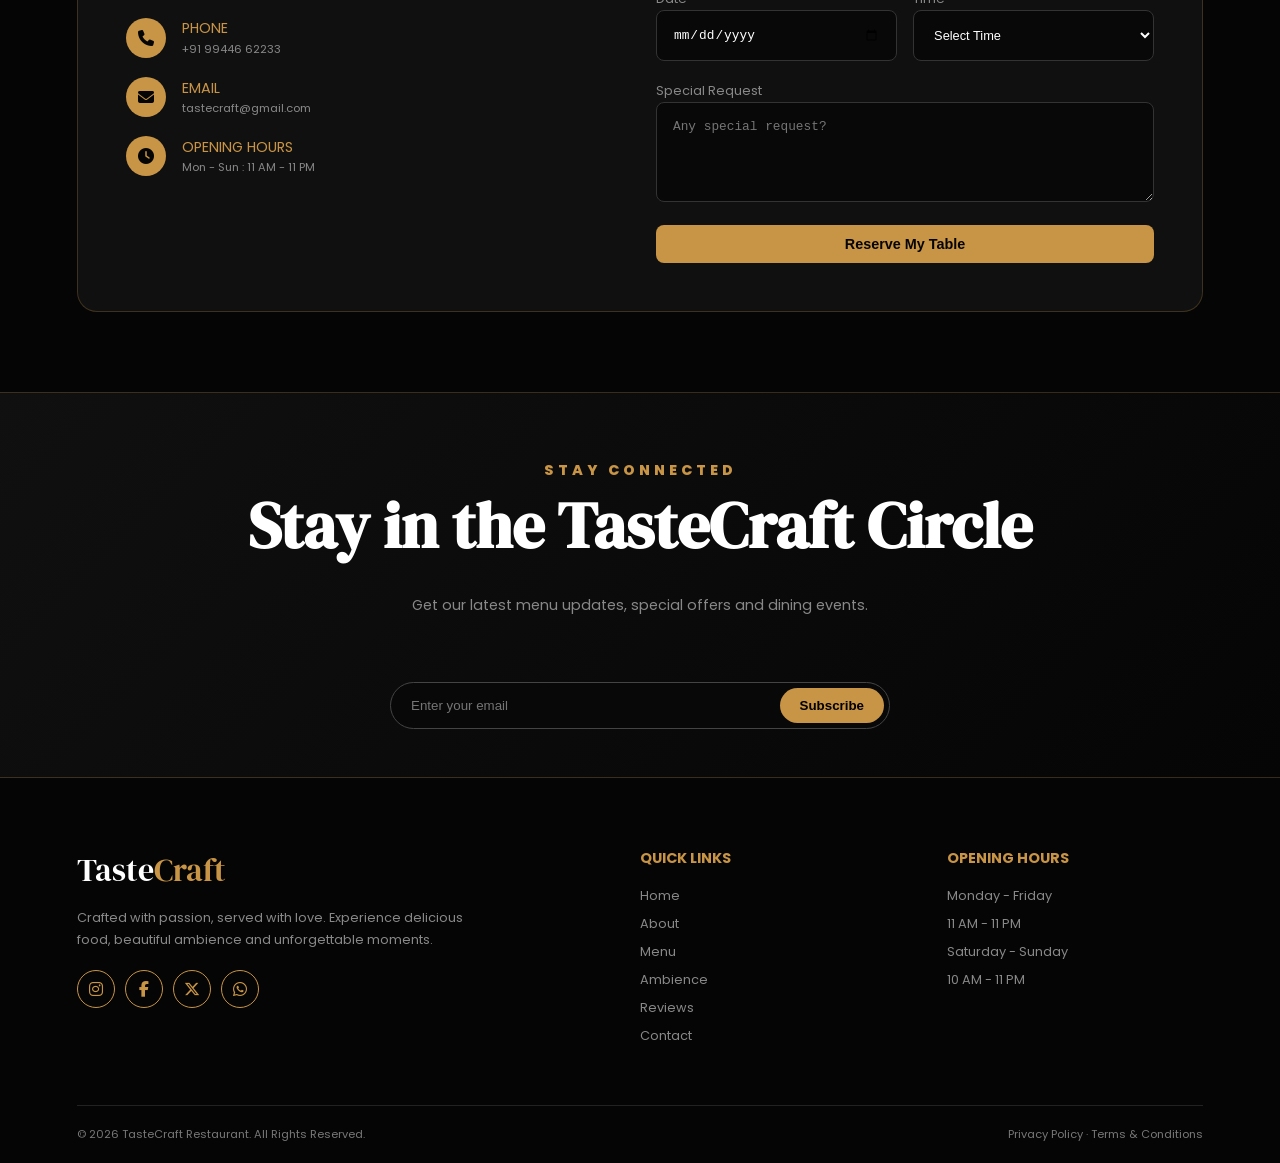
==== commit 1549f2c5: "Update index.html" ====
--- a/index.html
+++ b/index.html
@@ -745,21 +745,21 @@
                     <!-- grid-1 -->
                     <div class="form-content">
                         <label>Full Name</label>
-                        <input type="text" placeholder="Your Name">
+                        <input type="text" placeholder="Your Name" id="name">
                         <small class="form-error"> Please enter your name.</small>
                     </div>
 
                     <!-- grid-2 -->
                     <div class="form-content">
                         <label>Mobile Number</label>
-                        <input  placeholder="10 Digit Mobile Number" type="tel" inputmode="numeric" pattern="[0-9]{10}" maxlength="10">
+                        <input  placeholder="10 Digit Mobile Number" type="tel" inputmode="numeric" pattern="[0-9]{10}" maxlength="10" id="phone">
                         <small class="form-error"> Enter a valid mobile number.</small>
                     </div>
 
                     <!-- grid-3 -->
                     <div class="form-content">
                         <label>Email Address</label>
-                        <input type="email" placeholder="youexample@gmail.com">
+                        <input type="email" placeholder="youexample@gmail.com" id="email">
                         <small class="form-error"> Please enter a valid email.</small>
                     </div>
 
@@ -811,7 +811,7 @@
                     <!-- grid-5 -->
                     <div class="form-content">
                         <label>Date</label>
-                        <input type="date">
+                        <input type="date" id="date">
                         <small class="form-error"> Please select a valid date.</small>
                     </div>
 
--- a/styles.css
+++ b/styles.css
@@ -116,7 +116,7 @@
 
 }
 
-.hide {
+.hide-btn {
     display: none;
       font-size: 1rem;
     font-weight: 600;
@@ -536,6 +536,11 @@
     overflow: hidden;
 
 }
+.card.hide{
+    display: none; 
+}
+
+
 
 .card:hover {
     transform: translateY(-8px);
--- a/media.css
+++ b/media.css
@@ -105,7 +105,7 @@
         right: 0;
     }
 
-    .hide {
+    .hide-btn {
         display: block;
     }
 
